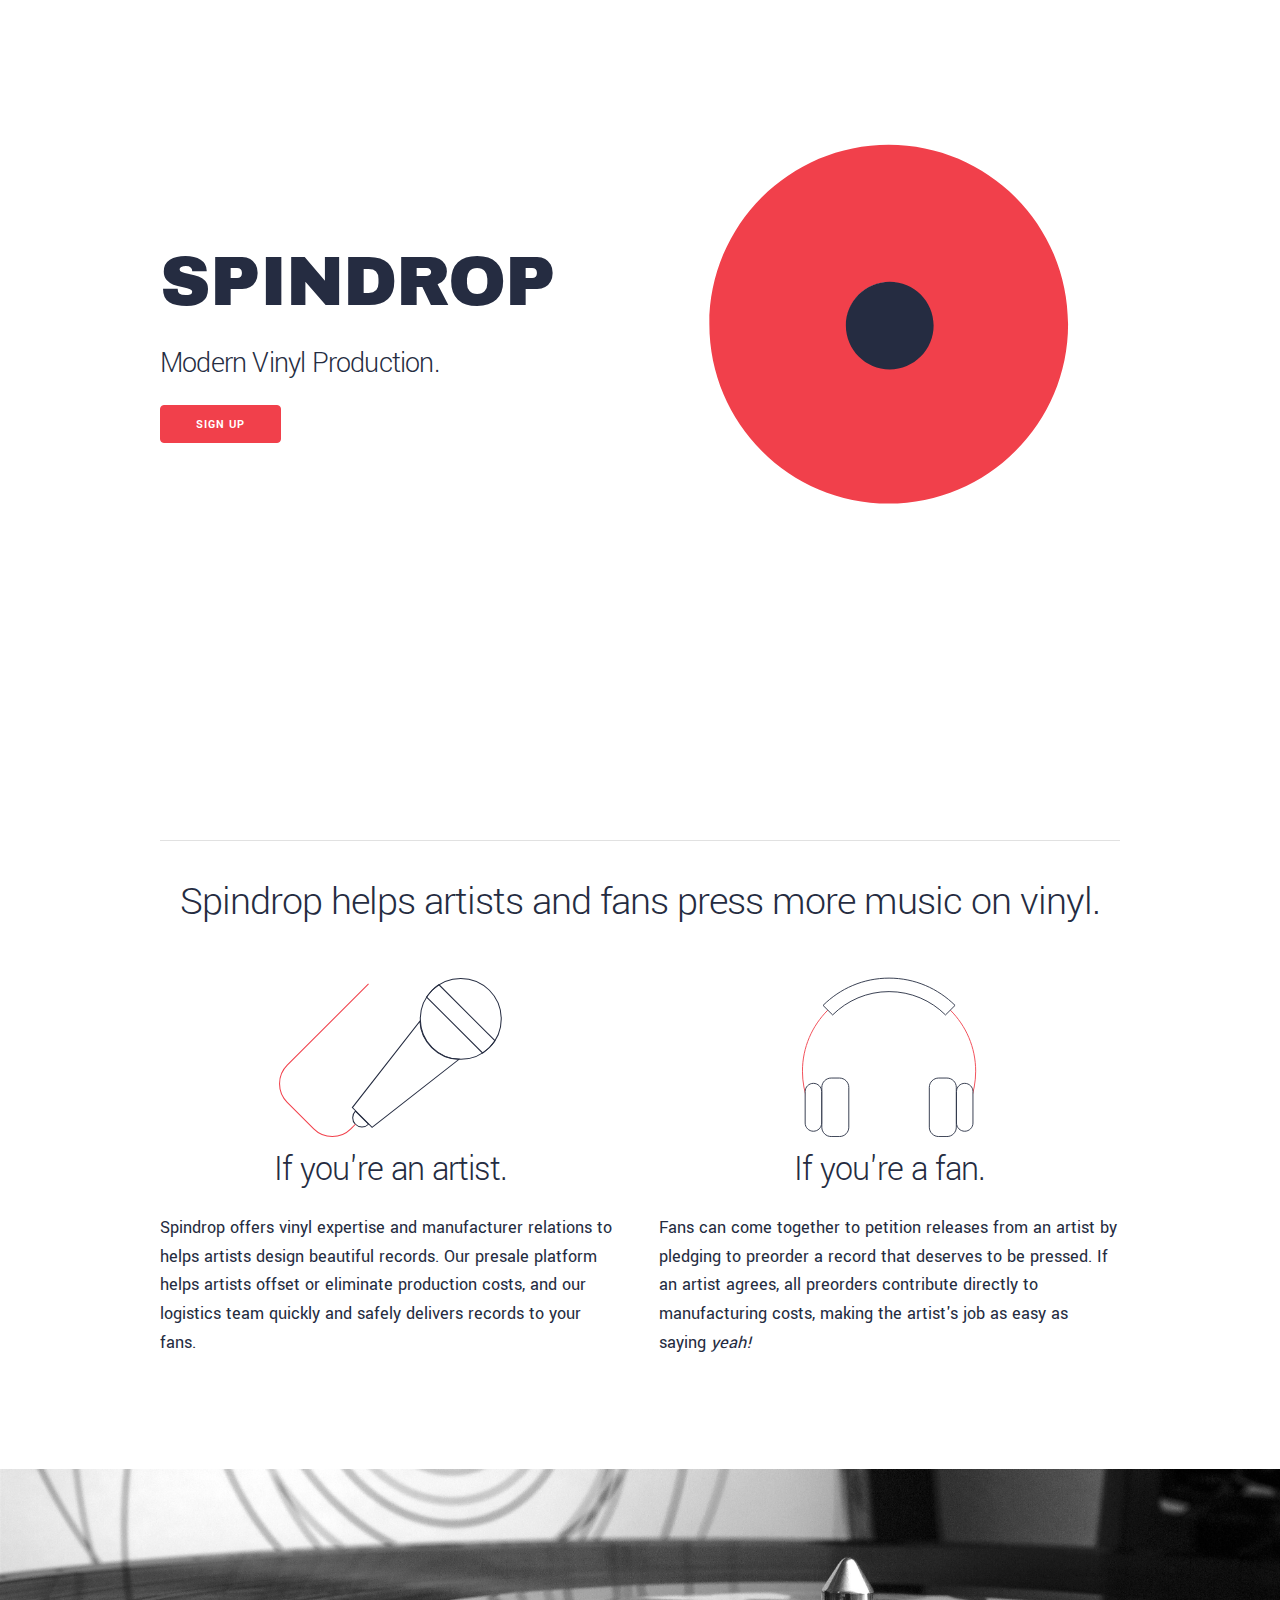
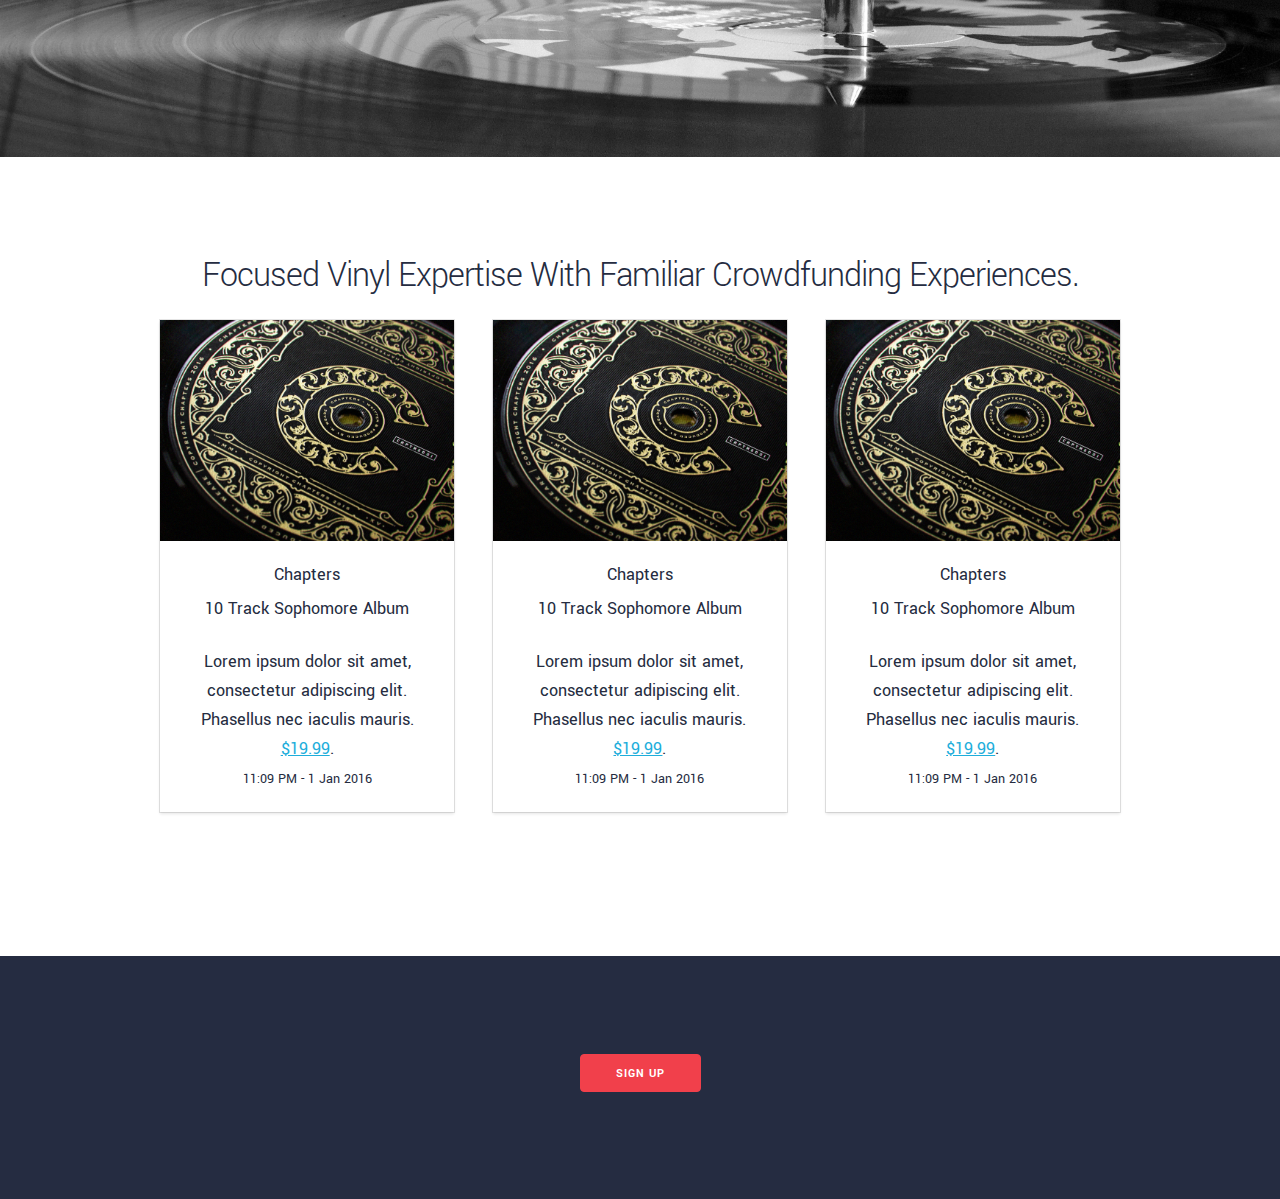
==== index.html @ 417ddcc1 "no more red circle" ====
<!DOCTYPE html>
<html lang="en">
<head>

  <!-- Basic Page Needs
  –––––––––––––––––––––––––––––––––––––––––––––––––– -->
  <meta charset="utf-8">
  <title>Spindrop | Modern Vinyl Production</title>
  <meta name="description" content="">
  <meta name="author" content="">

  <!-- Mobile Specific Metas
  –––––––––––––––––––––––––––––––––––––––––––––––––– -->
  <meta name="viewport" content="width=device-width, initial-scale=1">

  <!-- FONT
  –––––––––––––––––––––––––––––––––––––––––––––––––– -->
  <link href='https://fonts.googleapis.com/css?family=Yantramanav:100,300|Archivo+Black' rel='stylesheet' type='text/css'>

  <!-- CSS
  –––––––––––––––––––––––––––––––––––––––––––––––––– -->
  <link rel="stylesheet" href="css/normalize.css">
  <link rel="stylesheet" href="css/skeleton.css">
  <link rel="stylesheet" href="css/kylesheet.css">

  <!-- Favicon
  –––––––––––––––––––––––––––––––––––––––––––––––––– -->
  <link rel="icon" type="image/png" href="images/favicon.png">

</head>
<body>

  <!-- Primary Page Layout
  –––––––––––––––––––––––––––––––––––––––––––––––––– -->
  <div class="container" id="hero">
    <div class="row">
      <div class="one-half column" style="margin-top: 25%">
        <h1>SPINDROP</h1>
        <h4>Modern Vinyl Production.</h4>
          <a class="typeform-share link" href="https://kyle144.typeform.com/to/S12D26" data-mode="1" target="_blank"><button class="button button-primary">Sign Up</button></a>
      </div>
      <div class="one-half column" style="margin-top: 10%">
        <div style="width:100%;height:100%;display:inline-block;" id="vinyl"></div>
      </div>
    </div>
  </div>
  <div class="container">
    <hr>
    <div class="center">
      <h2>Spindrop helps artists and fans press more music on vinyl.</h2><br>
    </div>
  </div>
  <div class="container">
    <div class="one-half column">
      <div class="center">
        <img src="images/microphone.svg" alt="" class="img-responsive" style="height: 160px;"><br>
        <h3>If you're an artist.</h3>
      </div>
      <p>Spindrop offers vinyl expertise and manufacturer relations to helps artists design beautiful records. Our presale platform helps artists offset or eliminate production costs, and our logistics team quickly and safely delivers records to your fans.</p>
    </div>
    <div class="one-half column">
      <div class="center">
        <img src="images/headphones.svg" alt="" class="img-responsive" style="height: 160px;"><br>
        <h3>If you're a fan.</h3>
      </div>
      <p>Fans can come together to petition releases from an artist by pledging to preorder a record that deserves to be pressed. If an artist agrees, all preorders contribute directly to manufacturing costs, making the artist's job as easy as saying <em>yeah!</em></p>
    </div>
  </div>
  <div class="container">
    <br><br><br>
  </div>
  <div class="u-full-width" style="max-width: 1400px; margin: 0 auto;">
    <img src="images/vinyl-photo-1.jpg" alt="" class="img-responsive">
  </div>
  <div class="container center"><br><br><br>
    <h3>Focused Vinyl Expertise With Familiar Crowdfunding Experiences.</h3>
    <div class="row">
      <div class="four columns">
        <div class="card">
          <div class="card-image">
            <figure class="image is-4by3">
              <img src="images/chapters.jpg" alt="">
            </figure>
          </div>
          <div class="card-content">
            <div class="media">
              <div class="media-content">
                <p class="title is-5">Chapters</p>
                <p class="subtitle is-6">10 Track Sophomore Album</p>
              </div>
            </div>

            <div class="content">
              Lorem ipsum dolor sit amet, consectetur adipiscing elit.
              Phasellus nec iaculis mauris. <a href="#">$19.99</a>.
              <br>
              <small>11:09 PM - 1 Jan 2016</small>
            </div>
          </div>
        </div>
      </div>
      <div class="four columns">
        <div class="card">
          <div class="card-image">
            <figure class="image is-4by3">
              <img src="images/chapters.jpg" alt="">
            </figure>
          </div>
          <div class="card-content">
            <div class="media">
              <div class="media-content">
                <p class="title is-5">Chapters</p>
                <p class="subtitle is-6">10 Track Sophomore Album</p>
              </div>
            </div>

            <div class="content">
              Lorem ipsum dolor sit amet, consectetur adipiscing elit.
              Phasellus nec iaculis mauris. <a href="#">$19.99</a>.
              <br>
              <small>11:09 PM - 1 Jan 2016</small>
            </div>
          </div>
        </div>
      </div>
      <div class="four columns">
        <div class="card">
          <div class="card-image">
            <figure class="image is-4by3">
              <img src="images/chapters.jpg" alt="">
            </figure>
          </div>
          <div class="card-content">
            <div class="media">
              <div class="media-content">
                <p class="title is-5">Chapters</p>
                <p class="subtitle is-6">10 Track Sophomore Album</p>
              </div>
            </div>

            <div class="content">
              Lorem ipsum dolor sit amet, consectetur adipiscing elit.
              Phasellus nec iaculis mauris. <a href="#">$19.99</a>.
              <br>
              <small>11:09 PM - 1 Jan 2016</small>
            </div>
          </div>
        </div>
      </div>
    </div>
  </div>
  <div class="container">
    <br><br><br><br><br>
  </div>
  <div class="footer">
    <div class="container center">
      <br><br>
      <div class="row">
        <a class="typeform-share link" href="https://kyle144.typeform.com/to/S12D26" data-mode="1" target="_blank"><button class="button button-primary">Sign Up</button></a>
      </div>
      <br><br>
    </div>
  </div>

<!-- End Document
  –––––––––––––––––––––––––––––––––––––––––––––––––– -->
</body>
<script src="js/main.js"></script>
<script src="js/bodymovin.js" type="text/javascript"></script>
<script>(function(){var qs,js,q,s,d=document,gi=d.getElementById,ce=d.createElement,gt=d.getElementsByTagName,id='typef_orm',b='https://s3-eu-west-1.amazonaws.com/share.typeform.com/';if(!gi.call(d,id)){js=ce.call(d,'script');js.id=id;js.src=b+'share.js';q=gt.call(d,'script')[0];q.parentNode.insertBefore(js,q)}})()</script>
<script>

          var animData = {
              wrapper: document.getElementById('vinyl'),
              animType: 'svg',
              loop: true,
              prerender: true,
              autoplay: true,
              path: 'data.json'

          };
          var anim = bodymovin.loadAnimation(animData);
      </script>

</html>
---- css/skeleton.css ----
/*
* Skeleton V2.0.4
* Copyright 2014, Dave Gamache
* www.getskeleton.com
* Free to use under the MIT license.
* http://www.opensource.org/licenses/mit-license.php
* 12/29/2014
*/


/* Table of contents
––––––––––––––––––––––––––––––––––––––––––––––––––
- Grid
- Base Styles
- Typography
- Links
- Buttons
- Forms
- Lists
- Code
- Tables
- Spacing
- Utilities
- Clearing
- Media Queries
*/


/* Grid
–––––––––––––––––––––––––––––––––––––––––––––––––– */
.container {
  position: relative;
  width: 100%;
  max-width: 960px;
  margin: 0 auto;
  padding: 0 20px;
  box-sizing: border-box; }
.column,
.columns {
  width: 100%;
  float: left;
  box-sizing: border-box; }

/* For devices larger than 400px */
@media (min-width: 400px) {
  .container {
    width: 85%;
    padding: 0; }
}

/* For devices larger than 550px */
@media (min-width: 550px) {
  .container {
    width: 80%; }
  .column,
  .columns {
    margin-left: 4%; }
  .column:first-child,
  .columns:first-child {
    margin-left: 0; }

  .one.column,
  .one.columns                    { width: 4.66666666667%; }
  .two.columns                    { width: 13.3333333333%; }
  .three.columns                  { width: 22%;            }
  .four.columns                   { width: 30.6666666667%; }
  .five.columns                   { width: 39.3333333333%; }
  .six.columns                    { width: 48%;            }
  .seven.columns                  { width: 56.6666666667%; }
  .eight.columns                  { width: 65.3333333333%; }
  .nine.columns                   { width: 74.0%;          }
  .ten.columns                    { width: 82.6666666667%; }
  .eleven.columns                 { width: 91.3333333333%; }
  .twelve.columns                 { width: 100%; margin-left: 0; }

  .one-third.column               { width: 30.6666666667%; }
  .two-thirds.column              { width: 65.3333333333%; }

  .one-half.column                { width: 48%; }

  /* Offsets */
  .offset-by-one.column,
  .offset-by-one.columns          { margin-left: 8.66666666667%; }
  .offset-by-two.column,
  .offset-by-two.columns          { margin-left: 17.3333333333%; }
  .offset-by-three.column,
  .offset-by-three.columns        { margin-left: 26%;            }
  .offset-by-four.column,
  .offset-by-four.columns         { margin-left: 34.6666666667%; }
  .offset-by-five.column,
  .offset-by-five.columns         { margin-left: 43.3333333333%; }
  .offset-by-six.column,
  .offset-by-six.columns          { margin-left: 52%;            }
  .offset-by-seven.column,
  .offset-by-seven.columns        { margin-left: 60.6666666667%; }
  .offset-by-eight.column,
  .offset-by-eight.columns        { margin-left: 69.3333333333%; }
  .offset-by-nine.column,
  .offset-by-nine.columns         { margin-left: 78.0%;          }
  .offset-by-ten.column,
  .offset-by-ten.columns          { margin-left: 86.6666666667%; }
  .offset-by-eleven.column,
  .offset-by-eleven.columns       { margin-left: 95.3333333333%; }

  .offset-by-one-third.column,
  .offset-by-one-third.columns    { margin-left: 34.6666666667%; }
  .offset-by-two-thirds.column,
  .offset-by-two-thirds.columns   { margin-left: 69.3333333333%; }

  .offset-by-one-half.column,
  .offset-by-one-half.columns     { margin-left: 52%; }

}


/* Base Styles
–––––––––––––––––––––––––––––––––––––––––––––––––– */
/* NOTE
html is set to 62.5% so that all the REM measurements throughout Skeleton
are based on 10px sizing. So basically 1.5rem = 15px :) */
html {
  font-size: 62.5%; }
body {
  font-size: 1.8em; /* currently ems cause chrome bug misinterpreting rems on body element */
  line-height: 1.6;
  font-weight: 400;
  font-family: "Yantramanav", "HelveticaNeue", "Helvetica Neue", Helvetica, Arial, sans-serif;
  color: #252c41; }


/* Typography
–––––––––––––––––––––––––––––––––––––––––––––––––– */
h1, h2, h3, h4, h5, h6 {
  margin-top: 0;
  margin-bottom: 2rem;
  font-weight: 300; }
h1 { font-family: "Archivo Black"; font-size: 5.0rem; line-height: 1.2;  letter-spacing: -.1rem;}
h2 { font-size: 3.3rem; line-height: 1.25; letter-spacing: -.1rem; }
h3 { font-size: 3.0rem; line-height: 1.3;  letter-spacing: -.1rem; }
h4 { font-size: 2.4rem; line-height: 1.35; letter-spacing: -.08rem; }
h5 { font-size: 1.8rem; line-height: 1.5;  letter-spacing: -.05rem; }
h6 { font-size: 1.5rem; line-height: 1.6;  letter-spacing: 0; }

/* Larger than phablet */
@media (min-width: 750px) {
  h1 { font-size: 7.0rem; }
  h2 { font-size: 4.2rem; }
  h3 { font-size: 3.6rem; }
  h4 { font-size: 3.0rem; }
  h5 { font-size: 2.4rem; }
  h6 { font-size: 1.5rem; }
}

p {
  margin-top: 0; }


/* Links
–––––––––––––––––––––––––––––––––––––––––––––––––– */
a {
  color: #1EAEDB; }
a:hover {
  color: #0FA0CE; }


/* Buttons
–––––––––––––––––––––––––––––––––––––––––––––––––– */
.button,
button,
input[type="submit"],
input[type="reset"],
input[type="button"] {
  display: inline-block;
  height: 38px;
  padding: 0 35px;
  color: #252c41;
  text-align: center;
  font-size: 12px;
  font-weight: 600;
  line-height: 38px;
  letter-spacing: .1rem;
  text-transform: uppercase;
  text-decoration: none;
  white-space: nowrap;
  background-color: transparent;
  border-radius: 4px;
  border: 1px solid #252c41;
  cursor: pointer;
  box-sizing: border-box; }
.button:hover,
button:hover,
input[type="submit"]:hover,
input[type="reset"]:hover,
input[type="button"]:hover,
.button:focus,
button:focus,
input[type="submit"]:focus,
input[type="reset"]:focus,
input[type="button"]:focus {
  color: #333;
  border-color: #888;
  outline: 0; }
.button.button-primary,
button.button-primary,
input[type="submit"].button-primary,
input[type="reset"].button-primary,
input[type="button"].button-primary {
  color: #FFF;
  background-color: #f1404b;
  border-color: #f1404b; }
.button.button-primary:hover,
button.button-primary:hover,
input[type="submit"].button-primary:hover,
input[type="reset"].button-primary:hover,
input[type="button"].button-primary:hover,
.button.button-primary:focus,
button.button-primary:focus,
input[type="submit"].button-primary:focus,
input[type="reset"].button-primary:focus,
input[type="button"].button-primary:focus {
  color: #FFF;
  background-color: #f1404b;
  border-color: #f1404b; }


/* Forms
–––––––––––––––––––––––––––––––––––––––––––––––––– */
input[type="email"],
input[type="number"],
input[type="search"],
input[type="text"],
input[type="tel"],
input[type="url"],
input[type="password"],
textarea,
select {
  height: 38px;
  padding: 6px 10px; /* The 6px vertically centers text on FF, ignored by Webkit */
  background-color: #fff;
  border: 1px solid #D1D1D1;
  border-radius: 4px;
  box-shadow: none;
  box-sizing: border-box; }
/* Removes awkward default styles on some inputs for iOS */
input[type="email"],
input[type="number"],
input[type="search"],
input[type="text"],
input[type="tel"],
input[type="url"],
input[type="password"],
textarea {
  -webkit-appearance: none;
     -moz-appearance: none;
          appearance: none; }
textarea {
  min-height: 65px;
  padding-top: 6px;
  padding-bottom: 6px; }
input[type="email"]:focus,
input[type="number"]:focus,
input[type="search"]:focus,
input[type="text"]:focus,
input[type="tel"]:focus,
input[type="url"]:focus,
input[type="password"]:focus,
textarea:focus,
select:focus {
  border: 1px solid #33C3F0;
  outline: 0; }
label,
legend {
  display: block;
  margin-bottom: .5rem;
  font-weight: 600; }
fieldset {
  padding: 0;
  border-width: 0; }
input[type="checkbox"],
input[type="radio"] {
  display: inline; }
label > .label-body {
  display: inline-block;
  margin-left: .5rem;
  font-weight: normal; }


/* Lists
–––––––––––––––––––––––––––––––––––––––––––––––––– */
ul {
  list-style: circle inside; }
ol {
  list-style: decimal inside; }
ol, ul {
  padding-left: 0;
  margin-top: 0; }
ul ul,
ul ol,
ol ol,
ol ul {
  margin: 1.5rem 0 1.5rem 3rem;
  font-size: 90%; }
li {
  margin-bottom: 1rem; }


/* Code
–––––––––––––––––––––––––––––––––––––––––––––––––– */
code {
  padding: .2rem .5rem;
  margin: 0 .2rem;
  font-size: 90%;
  white-space: nowrap;
  background: #F1F1F1;
  border: 1px solid #E1E1E1;
  border-radius: 4px; }
pre > code {
  display: block;
  padding: 1rem 1.5rem;
  white-space: pre; }


/* Tables
–––––––––––––––––––––––––––––––––––––––––––––––––– */
th,
td {
  padding: 12px 15px;
  text-align: left;
  border-bottom: 1px solid #E1E1E1; }
th:first-child,
td:first-child {
  padding-left: 0; }
th:last-child,
td:last-child {
  padding-right: 0; }


/* Spacing
–––––––––––––––––––––––––––––––––––––––––––––––––– */
button,
.button {
  margin-bottom: 1rem; }
input,
textarea,
select,
fieldset {
  margin-bottom: 1.5rem; }
pre,
blockquote,
dl,
figure,
table,
p,
ul,
ol,
form {
  margin-bottom: 2.5rem; }


/* Utilities
–––––––––––––––––––––––––––––––––––––––––––––––––– */
.u-full-width {
  width: 100%;
  box-sizing: border-box; }
.u-max-full-width {
  max-width: 100%;
  box-sizing: border-box; }
.u-pull-right {
  float: right; }
.u-pull-left {
  float: left; }


/* Misc
–––––––––––––––––––––––––––––––––––––––––––––––––– */
hr {
  margin-top: 3rem;
  margin-bottom: 3.5rem;
  border-width: 0;
  border-top: 1px solid #E1E1E1; }


/* Clearing
–––––––––––––––––––––––––––––––––––––––––––––––––– */

/* Self Clearing Goodness */
.container:after,
.row:after,
.u-cf {
  content: "";
  display: table;
  clear: both; }


/* Media Queries
–––––––––––––––––––––––––––––––––––––––––––––––––– */
/*
Note: The best way to structure the use of media queries is to create the queries
near the relevant code. For example, if you wanted to change the styles for buttons
on small devices, paste the mobile query code up in the buttons section and style it
there.
*/


/* Larger than mobile */
@media (min-width: 400px) {}

/* Larger than phablet (also point when grid becomes active) */
@media (min-width: 550px) {}

/* Larger than tablet */
@media (min-width: 750px) {}

/* Larger than desktop */
@media (min-width: 1000px) {}

/* Larger than Desktop HD */
@media (min-width: 1200px) {}
---- css/kylesheet.css ----
html, body {
	height: 100%;
}
#hero {
	height: 90%;
}
h1 {
	text-transform: uppercase;
	z-index: 10;
}
.center {
	text-align: center;
}
.img-responsive {
	max-width: 100%;
}
#vinyl {
	z-index: -10;
}
.red {
	color: #f1404b;
}
.footer {
	background-color: #252c41;
	padding-top: 40px;
	padding-bottom: 40px;
}

/* Card */
.card-image {
  display: block;
  position: relative; }
  .card-image img {
    display: block; }
  .card-image.is-square img, .card-image.is-4x3 img, .card-image.is-3x2 img {
    bottom: 0;
    left: 0;
    position: absolute;
    right: 0;
    top: 0;
    height: 100%;
    width: 100%; }
  .card-image.is-square {
    padding-top: 100%; }
  .card-image.is-4x3 {
    padding-top: 75%; }
  .card-image.is-3x2 {
    padding-top: 66.6666%; }

.card-content {
  padding: 20px; }
  .card-content .title + .subtitle {
    margin-top: -20px; }

.card-footer {
  background: #fff;
  display: block;
  padding: 10px; }

.card {
  background: white;
  box-shadow: 0 2px 3px rgba(0, 0, 0, 0.1), 0 0 0 1px rgba(0, 0, 0, 0.1);
  max-width: 100%;
  position: relative;
  width: 300px; }
  .card .media:not(:last-child) {
    margin-bottom: 10px; }
  .card.is-rounded {
    border-radius: 5px; }
.card figure {
	margin: 0;
}
.image {
  display: block;
  position: relative; }
  .image img {
    display: block; }
  .image.is-square img, .image.is-1by1 img, .image.is-4by3 img, .image.is-3by2 img, .image.is-16by9 img, .image.is-2by1 img {
    bottom: 0;
    left: 0;
    position: absolute;
    right: 0;
    top: 0;
    height: 100%;
    width: 100%; }
  .image.is-square, .image.is-1by1 {
    padding-top: 100%; }
  .image.is-4by3 {
    padding-top: 75%; }
  .image.is-3by2 {
    padding-top: 66.6666%; }
  .image.is-16by9 {
    padding-top: 56.25%; }
  .image.is-2by1 {
    padding-top: 50%; }
  .image.is-16x16 {
    height: 16px;
    width: 16px; }
  .image.is-24x24 {
    height: 24px;
    width: 24px; }
  .image.is-32x32 {
    height: 32px;
    width: 32px; }
  .image.is-48x48 {
    height: 48px;
    width: 48px; }
  .image.is-64x64 {
    height: 64px;
    width: 64px; }
  .image.is-96x96 {
    height: 96px;
    width: 96px; }
  .image.is-128x128 {
    height: 128px;
    width: 128px; }
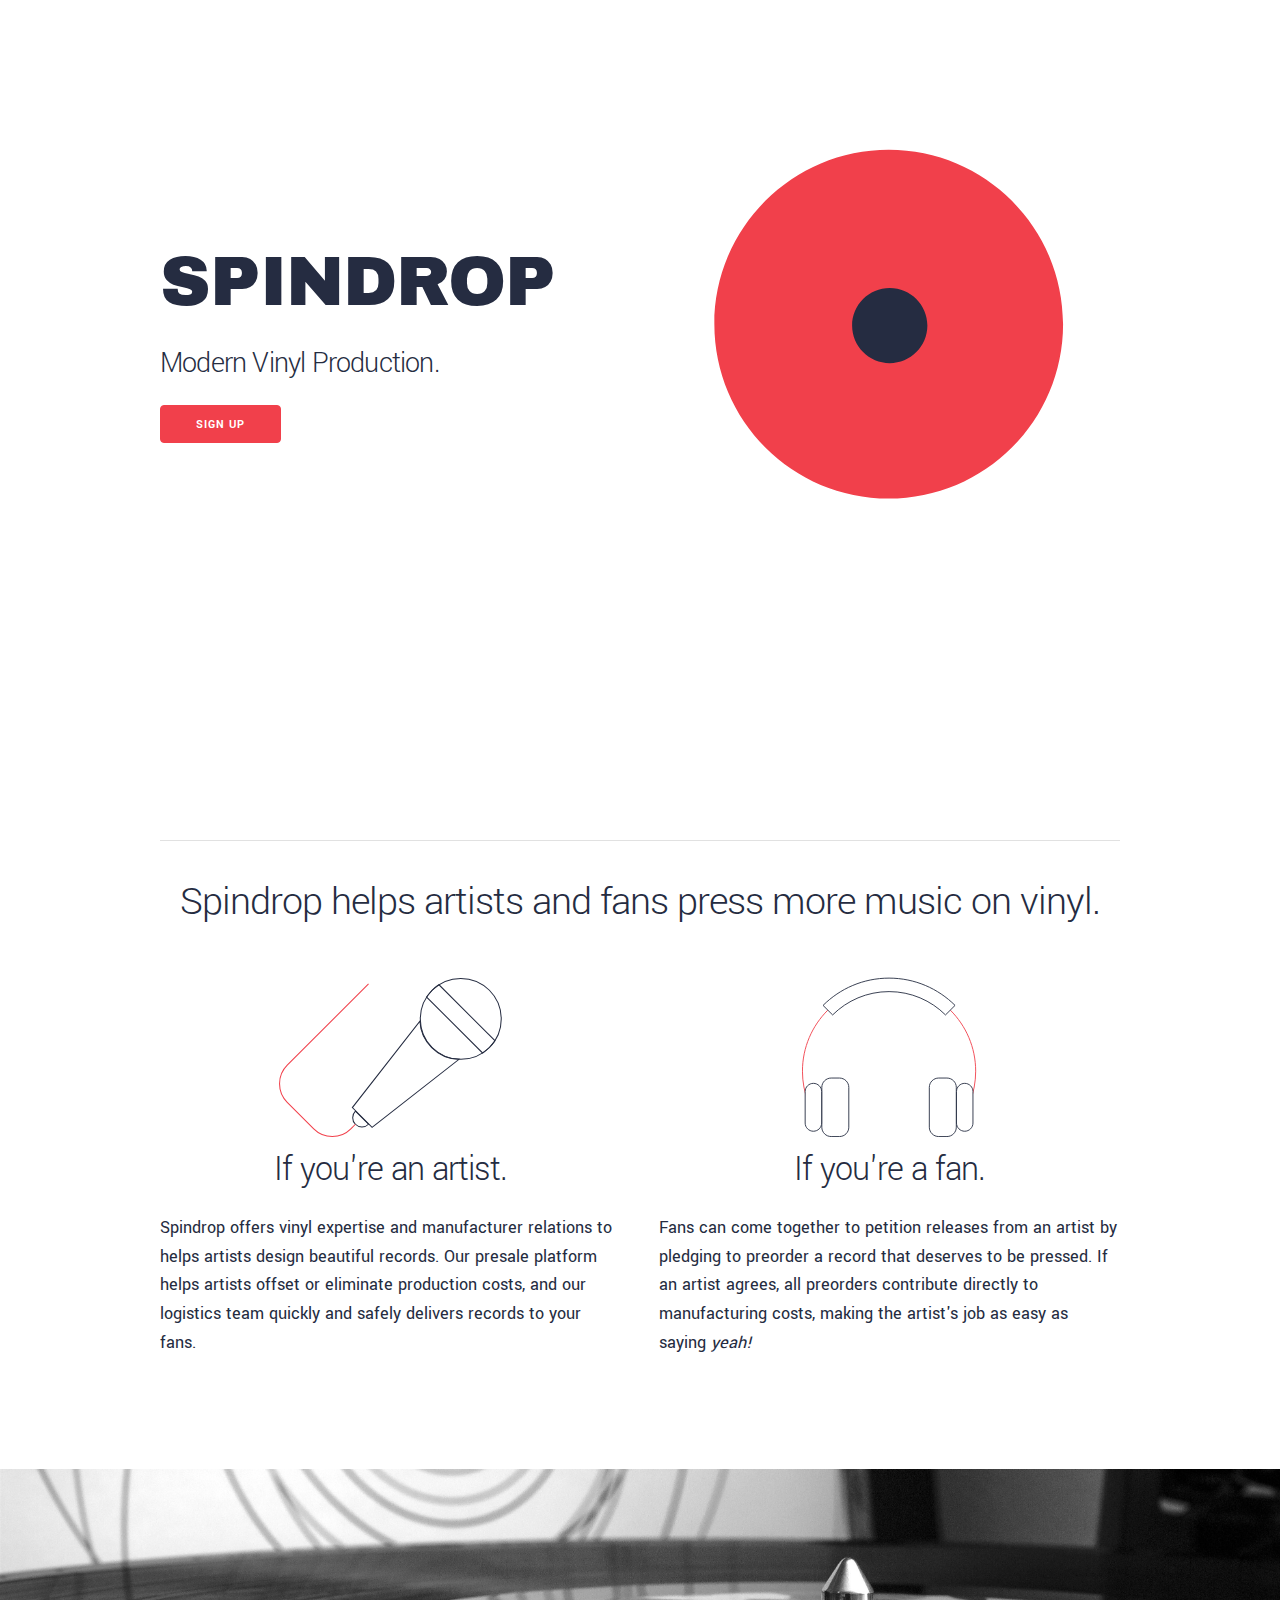
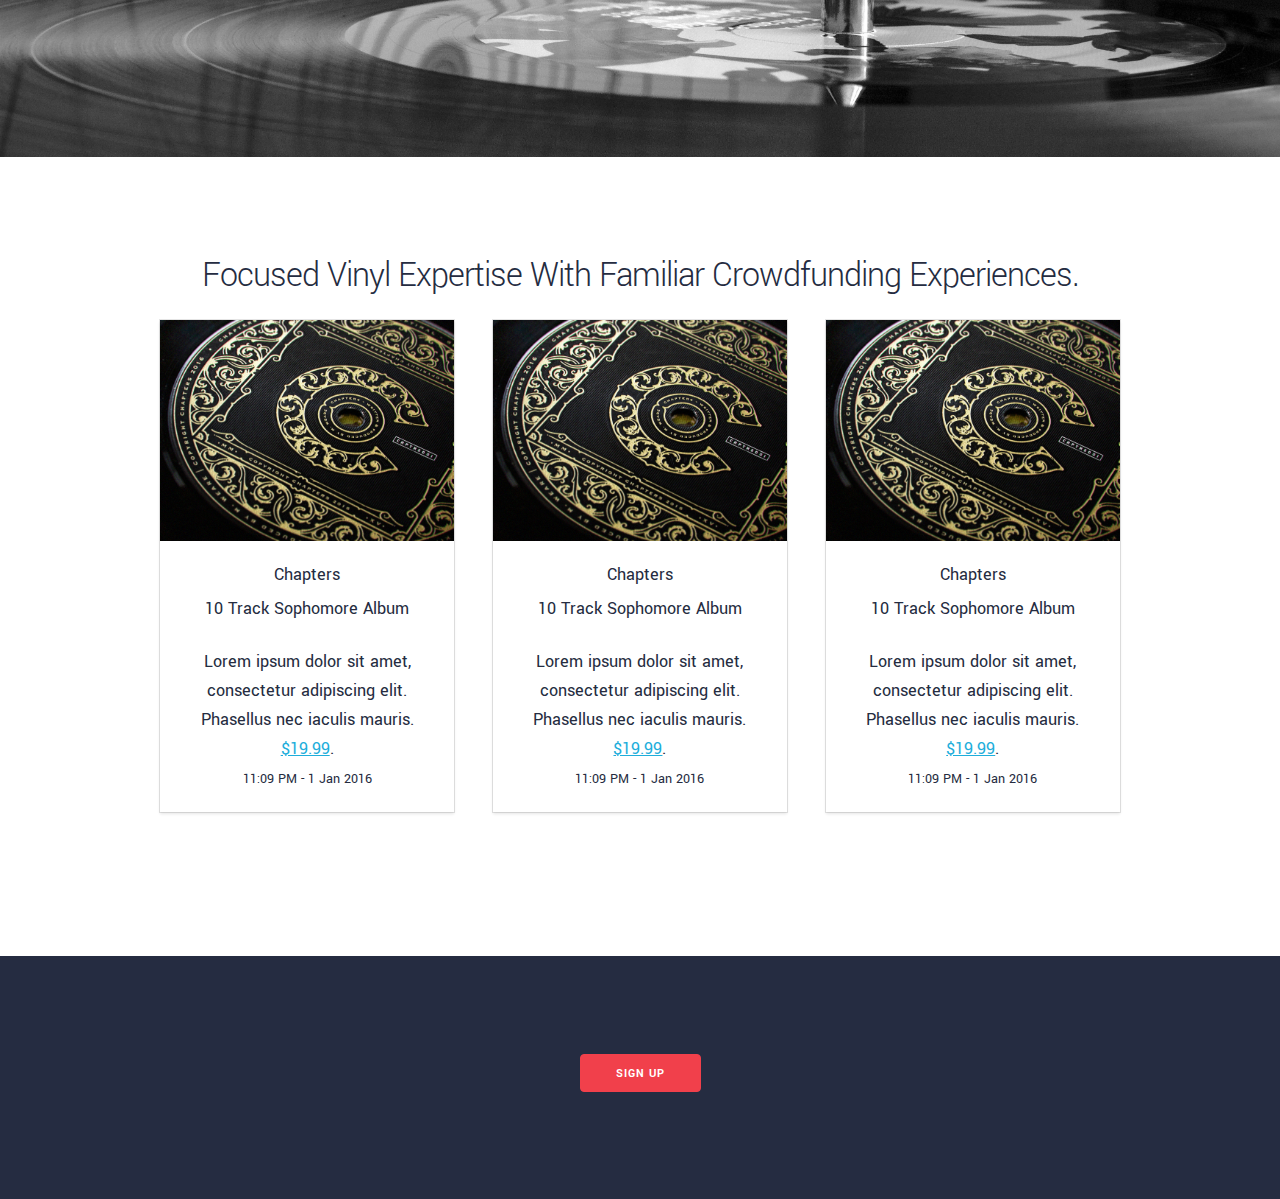
==== commit e13e5765: "no more red circle" ====
--- a/index.html
+++ b/index.html
@@ -25,7 +25,23 @@
 
   <!-- Favicon
   –––––––––––––––––––––––––––––––––––––––––––––––––– -->
-  <link rel="icon" type="image/png" href="images/favicon.png">
+  <link rel="apple-touch-icon" sizes="57x57" href="/apple-icon-57x57.png">
+  <link rel="apple-touch-icon" sizes="60x60" href="/apple-icon-60x60.png">
+  <link rel="apple-touch-icon" sizes="72x72" href="/apple-icon-72x72.png">
+  <link rel="apple-touch-icon" sizes="76x76" href="/apple-icon-76x76.png">
+  <link rel="apple-touch-icon" sizes="114x114" href="/apple-icon-114x114.png">
+  <link rel="apple-touch-icon" sizes="120x120" href="/apple-icon-120x120.png">
+  <link rel="apple-touch-icon" sizes="144x144" href="/apple-icon-144x144.png">
+  <link rel="apple-touch-icon" sizes="152x152" href="/apple-icon-152x152.png">
+  <link rel="apple-touch-icon" sizes="180x180" href="/apple-icon-180x180.png">
+  <link rel="icon" type="image/png" sizes="192x192"  href="/android-icon-192x192.png">
+  <link rel="icon" type="image/png" sizes="32x32" href="/favicon-32x32.png">
+  <link rel="icon" type="image/png" sizes="96x96" href="/favicon-96x96.png">
+  <link rel="icon" type="image/png" sizes="16x16" href="/favicon-16x16.png">
+  <link rel="manifest" href="/manifest.json">
+  <meta name="msapplication-TileColor" content="#ffffff">
+  <meta name="msapplication-TileImage" content="/ms-icon-144x144.png">
+  <meta name="theme-color" content="#ffffff">
 
 </head>
 <body>
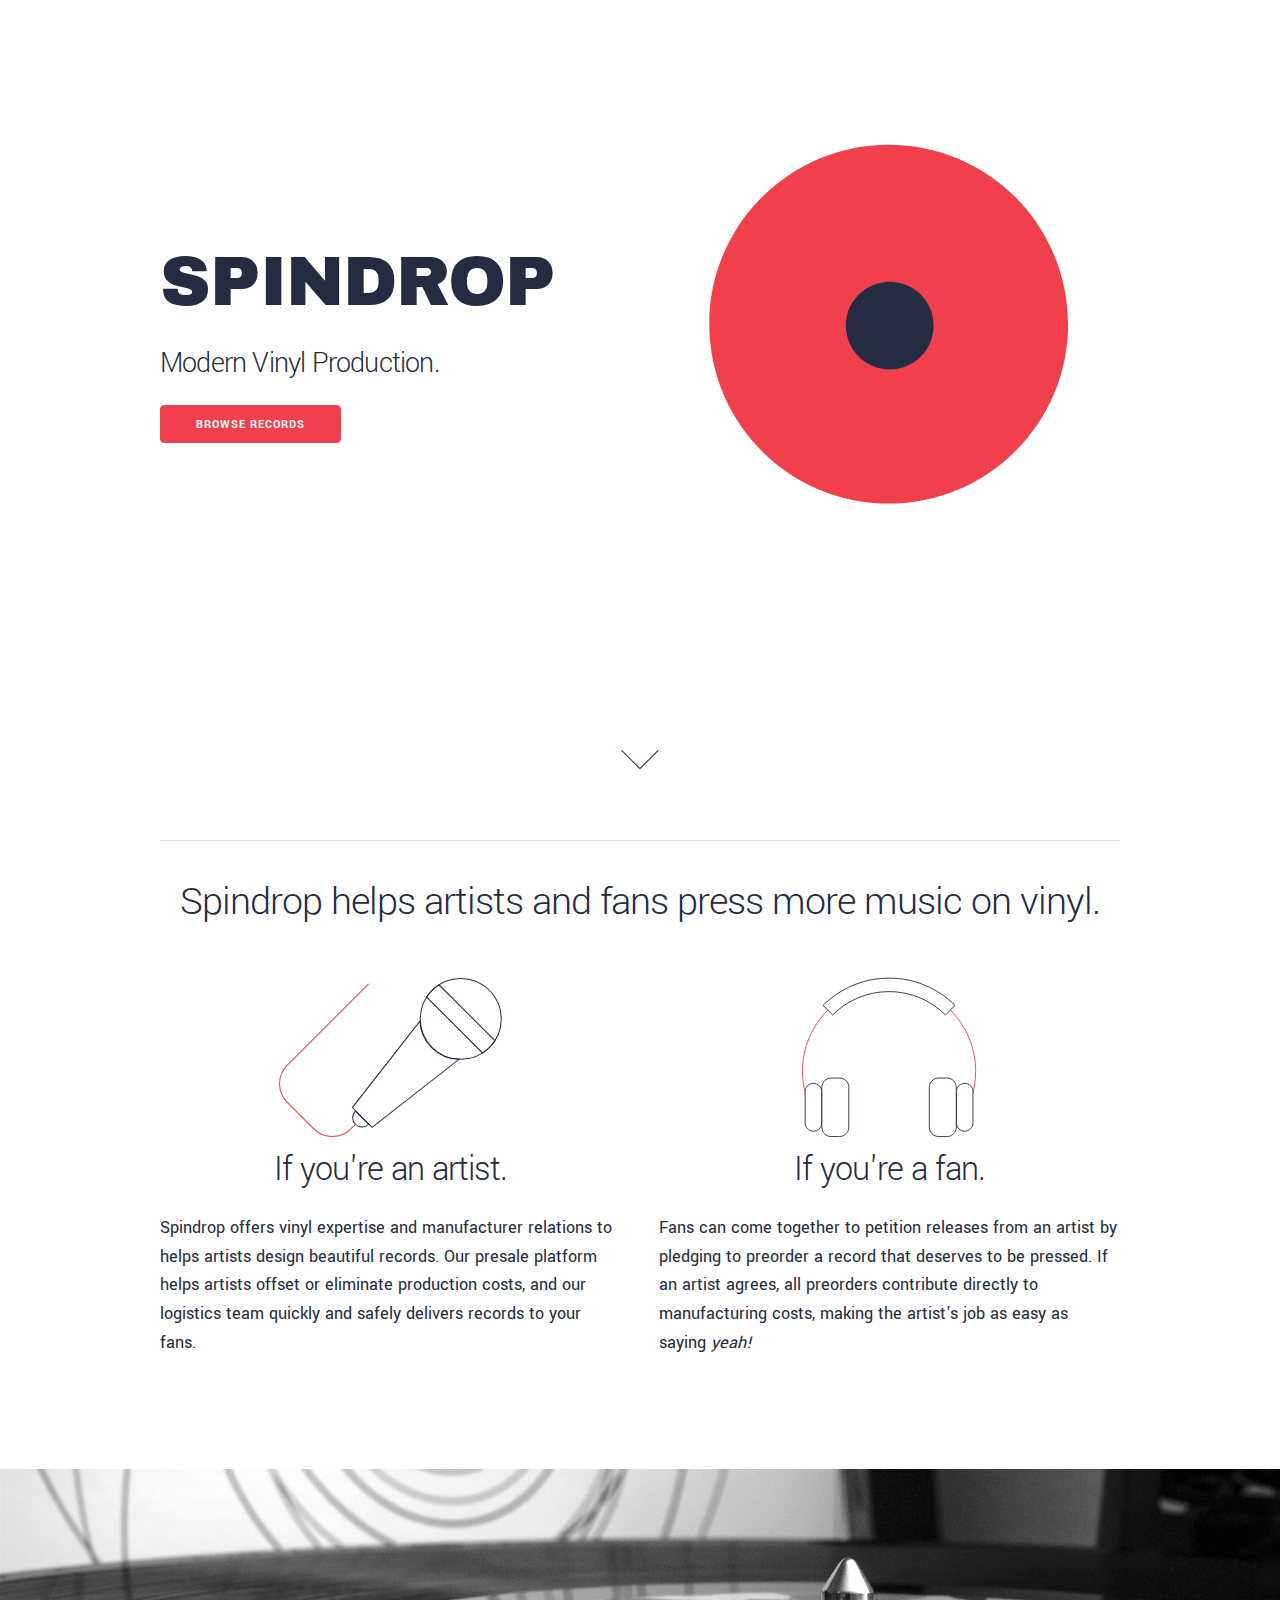
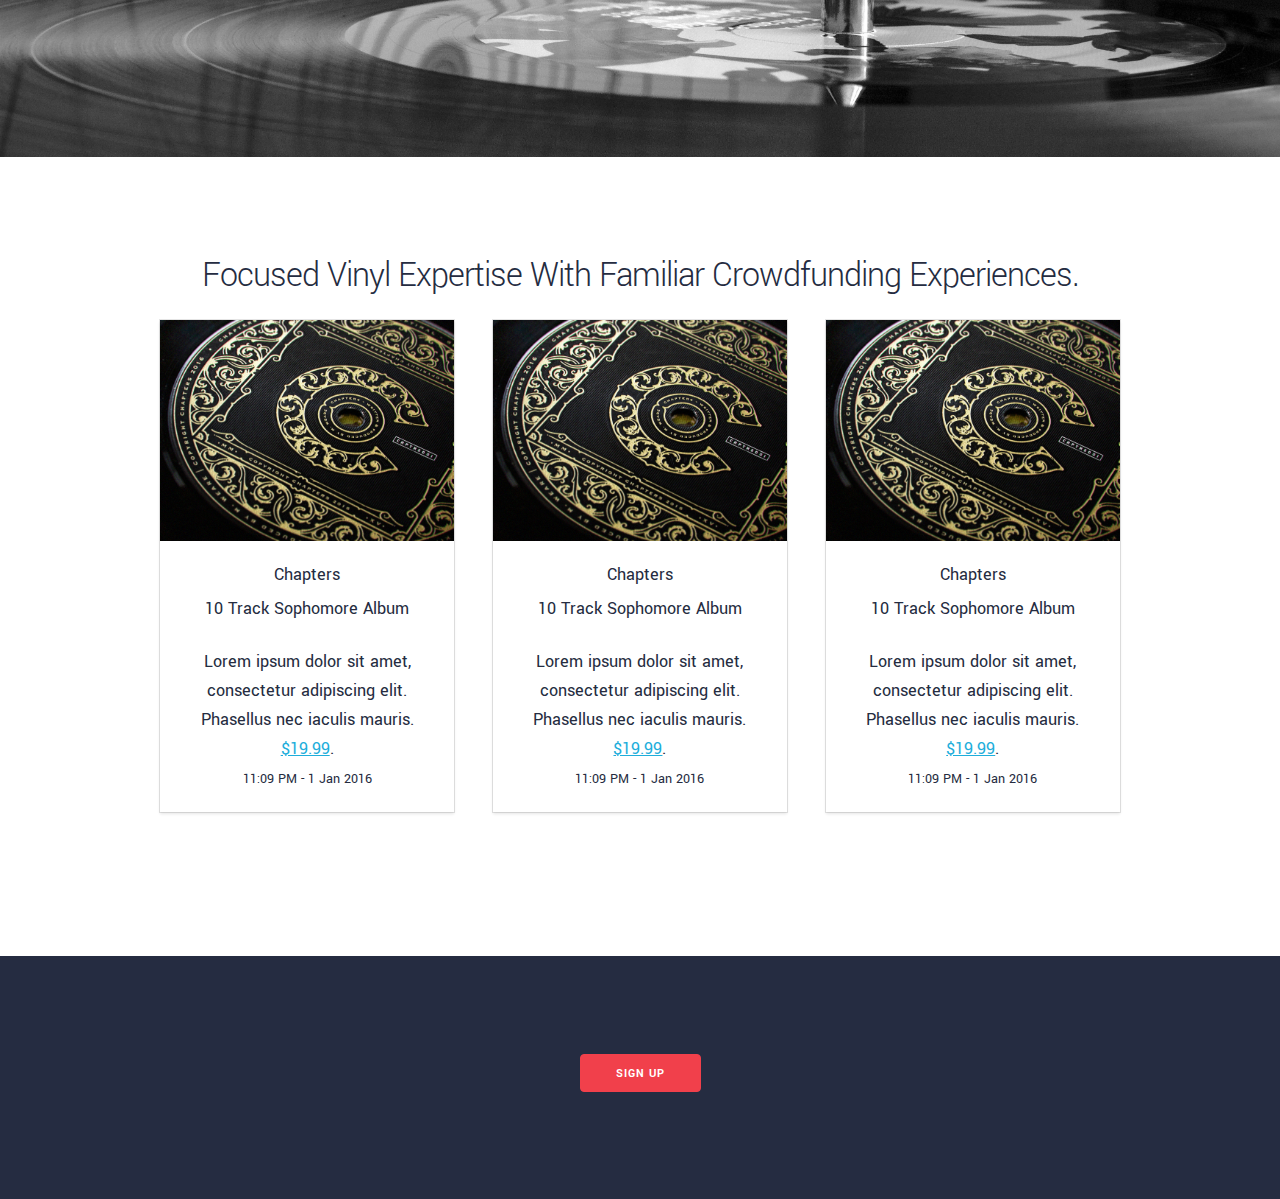
==== commit b57acd22: "down arrow" ====
--- a/index.html
+++ b/index.html
@@ -53,12 +53,13 @@
       <div class="one-half column" style="margin-top: 25%">
         <h1>SPINDROP</h1>
         <h4>Modern Vinyl Production.</h4>
-          <a class="typeform-share link" href="https://kyle144.typeform.com/to/S12D26" data-mode="1" target="_blank"><button class="button button-primary">Sign Up</button></a>
+          <a class="typeform-share link" href="https://kyle144.typeform.com/to/S12D26" data-mode="1" target="_blank"><button class="button button-primary">Browse Records</button></a>
       </div>
       <div class="one-half column" style="margin-top: 10%">
         <div style="width:100%;height:100%;display:inline-block;" id="vinyl"></div>
       </div>
     </div>
+      <a class="ca3-scroll-down-link ca3-scroll-down-arrow" data-ca3_iconfont="ETmodules" data-ca3_icon=""></a>
   </div>
   <div class="container">
     <hr>
--- a/css/kylesheet.css
+++ b/css/kylesheet.css
@@ -113,4 +113,49 @@
     width: 96px; }
   .image.is-128x128 {
     height: 128px;
-    width: 128px; }+    width: 128px; }
+
+.ca3-scroll-down-arrow {
+  background-image: url(../images/down-arrow.svg);
+  background-size: contain;
+  background-repeat: no-repeat;
+}
+
+.ca3-scroll-down-link {
+  cursor:pointer;
+  height: 60px;
+  width: 40px;
+  margin: 0px 0 0 -20px;
+  line-height: 60px;
+  position: absolute;
+  left: 50%;
+  bottom: 0px;
+  color: #FFF;
+  text-align: center;
+  font-size: 70px;
+  z-index: 100;
+  text-decoration: none;
+  text-shadow: 0px 0px 1px rgba(0, 0, 0, 0.4);
+
+  -webkit-animation: ca3_fade_move_down 2s ease-in-out infinite;
+  -moz-animation:    ca3_fade_move_down 2s ease-in-out infinite;
+  animation:         ca3_fade_move_down 2s ease-in-out infinite;
+}
+
+
+/*animated scroll arrow animation*/
+@-webkit-keyframes ca3_fade_move_down {
+  0%   { -webkit-transform:translate(0,-20px); opacity: 0;  }
+  50%  { opacity: 1;  }
+  100% { -webkit-transform:translate(0,20px); opacity: 0; }
+}
+@-moz-keyframes ca3_fade_move_down {
+  0%   { -moz-transform:translate(0,-20px); opacity: 0;  }
+  50%  { opacity: 1;  }
+  100% { -moz-transform:translate(0,20px); opacity: 0; }
+}
+@keyframes ca3_fade_move_down {
+  0%   { transform:translate(0,-20px); opacity: 0;  }
+  50%  { opacity: 1;  }
+  100% { transform:translate(0,20px); opacity: 0; }
+}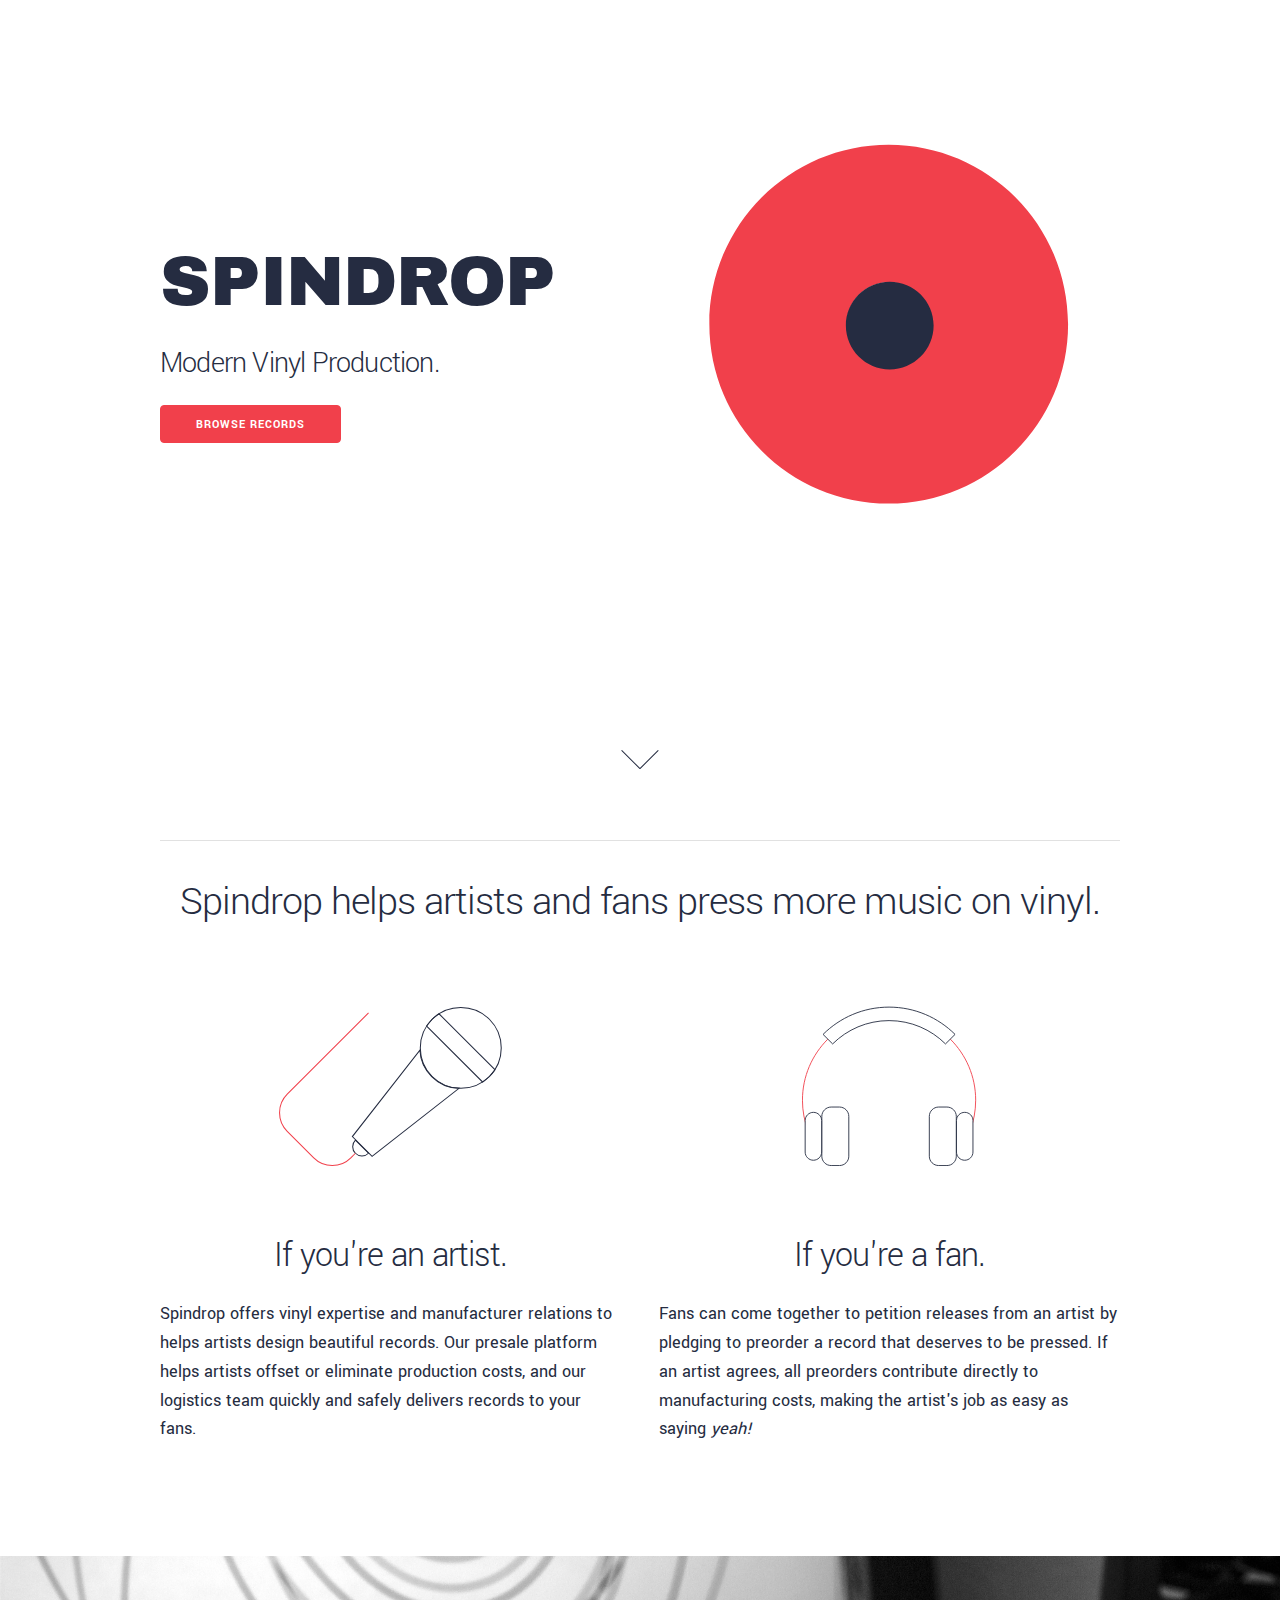
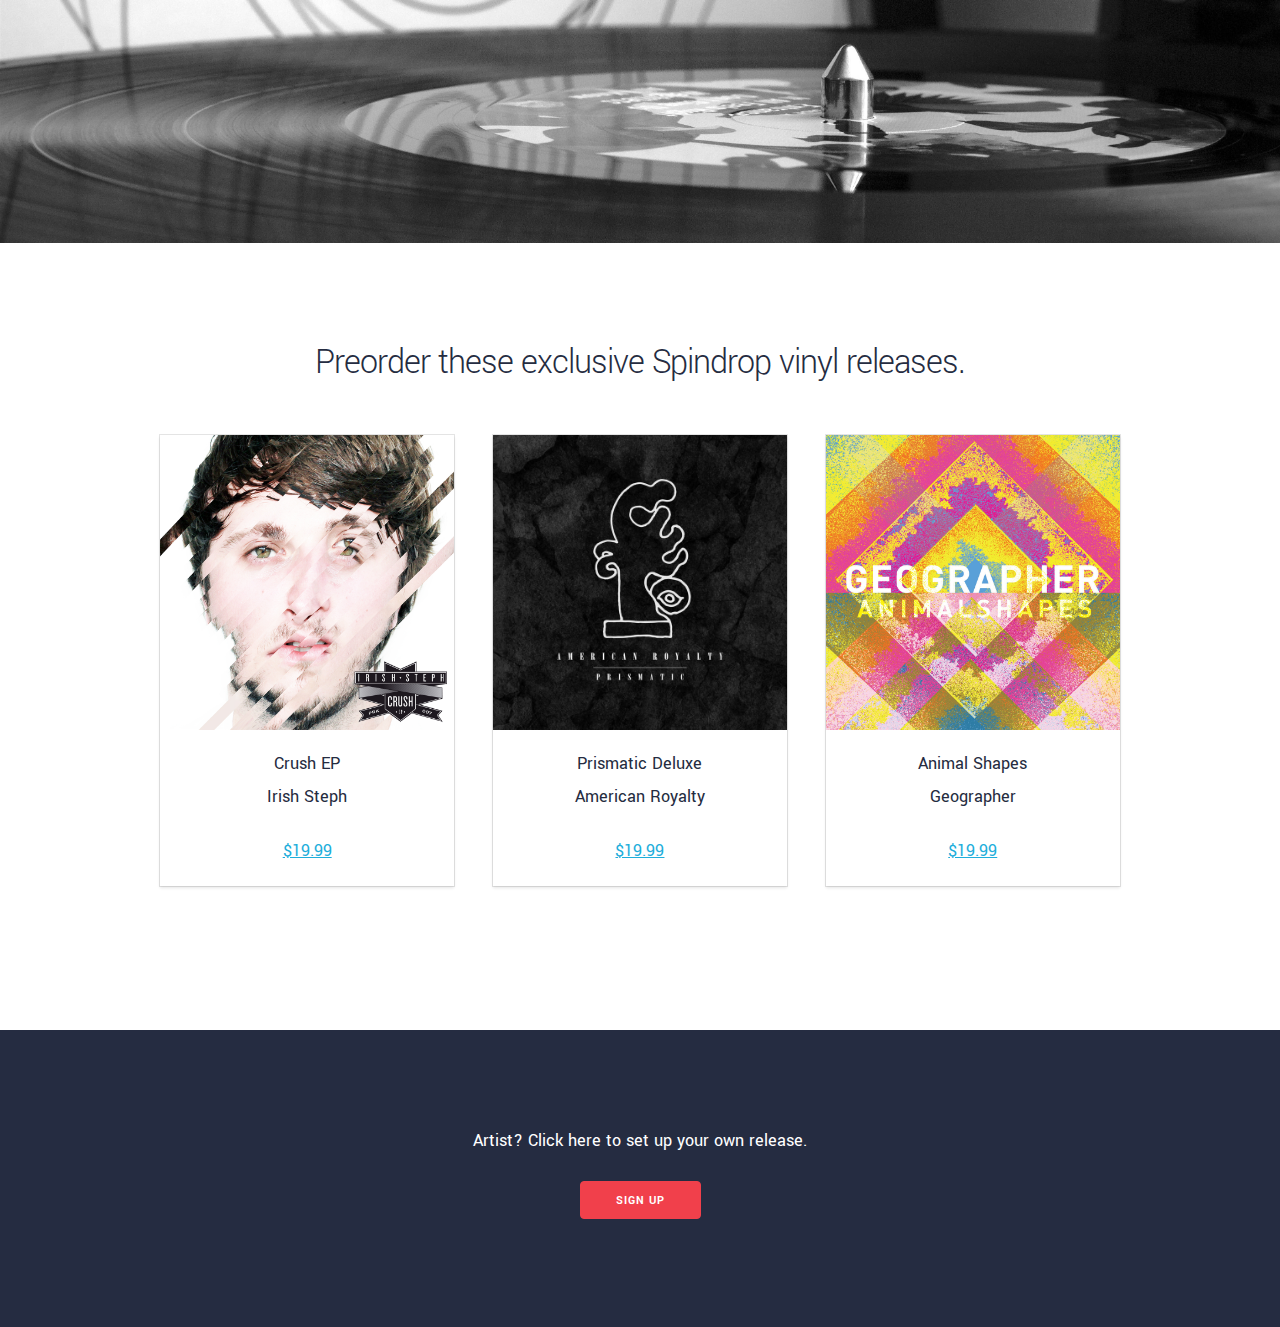
==== commit f2b1fed4: "just me" ====
--- a/index.html
+++ b/index.html
@@ -64,20 +64,20 @@
   <div class="container">
     <hr>
     <div class="center">
-      <h2>Spindrop helps artists and fans press more music on vinyl.</h2><br>
+      <h2>Spindrop helps artists and fans press more music on vinyl.</h2><br><br>
     </div>
   </div>
   <div class="container">
     <div class="one-half column">
       <div class="center">
-        <img src="images/microphone.svg" alt="" class="img-responsive" style="height: 160px;"><br>
+        <img src="images/microphone.svg" alt="" class="img-responsive" style="height: 160px;"><br><br><br>
         <h3>If you're an artist.</h3>
       </div>
       <p>Spindrop offers vinyl expertise and manufacturer relations to helps artists design beautiful records. Our presale platform helps artists offset or eliminate production costs, and our logistics team quickly and safely delivers records to your fans.</p>
     </div>
     <div class="one-half column">
       <div class="center">
-        <img src="images/headphones.svg" alt="" class="img-responsive" style="height: 160px;"><br>
+        <img src="images/headphones.svg" alt="" class="img-responsive" style="height: 160px;"><br><br><br>
         <h3>If you're a fan.</h3>
       </div>
       <p>Fans can come together to petition releases from an artist by pledging to preorder a record that deserves to be pressed. If an artist agrees, all preorders contribute directly to manufacturing costs, making the artist's job as easy as saying <em>yeah!</em></p>
@@ -90,28 +90,26 @@
     <img src="images/vinyl-photo-1.jpg" alt="" class="img-responsive">
   </div>
   <div class="container center"><br><br><br>
-    <h3>Focused Vinyl Expertise With Familiar Crowdfunding Experiences.</h3>
+    <h3>Preorder these exclusive Spindrop vinyl releases.</h3><br>
     <div class="row">
       <div class="four columns">
         <div class="card">
           <div class="card-image">
-            <figure class="image is-4by3">
-              <img src="images/chapters.jpg" alt="">
+            <figure class="image is-square">
+              <img src="images/is.jpg" alt="">
             </figure>
           </div>
           <div class="card-content">
             <div class="media">
               <div class="media-content">
-                <p class="title is-5">Chapters</p>
-                <p class="subtitle is-6">10 Track Sophomore Album</p>
+                <p class="title is-5">Crush EP</p>
+                <p class="subtitle is-6">Irish Steph</p>
               </div>
             </div>
 
             <div class="content">
-              Lorem ipsum dolor sit amet, consectetur adipiscing elit.
-              Phasellus nec iaculis mauris. <a href="#">$19.99</a>.
+<a href="#">$19.99</a>
               <br>
-              <small>11:09 PM - 1 Jan 2016</small>
             </div>
           </div>
         </div>
@@ -119,23 +117,22 @@
       <div class="four columns">
         <div class="card">
           <div class="card-image">
-            <figure class="image is-4by3">
-              <img src="images/chapters.jpg" alt="">
+            <figure class="image is-square">
+              <img src="images/ar.jpg" alt="">
             </figure>
           </div>
           <div class="card-content">
             <div class="media">
               <div class="media-content">
-                <p class="title is-5">Chapters</p>
-                <p class="subtitle is-6">10 Track Sophomore Album</p>
+                <p class="title is-5">Prismatic Deluxe</p>
+                <p class="subtitle is-6">American Royalty</p>
               </div>
             </div>
 
             <div class="content">
-              Lorem ipsum dolor sit amet, consectetur adipiscing elit.
-              Phasellus nec iaculis mauris. <a href="#">$19.99</a>.
+ <a href="#">$19.99</a>
               <br>
-              <small>11:09 PM - 1 Jan 2016</small>
+              <!-- <small>11:09 PM - 1 Jan 2016</small> -->
             </div>
           </div>
         </div>
@@ -143,23 +140,22 @@
       <div class="four columns">
         <div class="card">
           <div class="card-image">
-            <figure class="image is-4by3">
-              <img src="images/chapters.jpg" alt="">
+            <figure class="image is-square">
+              <img src="images/geo.jpg" alt="">
             </figure>
           </div>
           <div class="card-content">
             <div class="media">
               <div class="media-content">
-                <p class="title is-5">Chapters</p>
-                <p class="subtitle is-6">10 Track Sophomore Album</p>
+                <p class="title is-5">Animal Shapes</p>
+                <p class="subtitle is-6">Geographer</p>
               </div>
             </div>
 
             <div class="content">
-              Lorem ipsum dolor sit amet, consectetur adipiscing elit.
-              Phasellus nec iaculis mauris. <a href="#">$19.99</a>.
+<a href="#">$19.99</a>
               <br>
-              <small>11:09 PM - 1 Jan 2016</small>
+
             </div>
           </div>
         </div>
@@ -173,6 +169,7 @@
     <div class="container center">
       <br><br>
       <div class="row">
+        <p style="color: #fff;">Artist? Click here to set up your own release.</p>
         <a class="typeform-share link" href="https://kyle144.typeform.com/to/S12D26" data-mode="1" target="_blank"><button class="button button-primary">Sign Up</button></a>
       </div>
       <br><br>
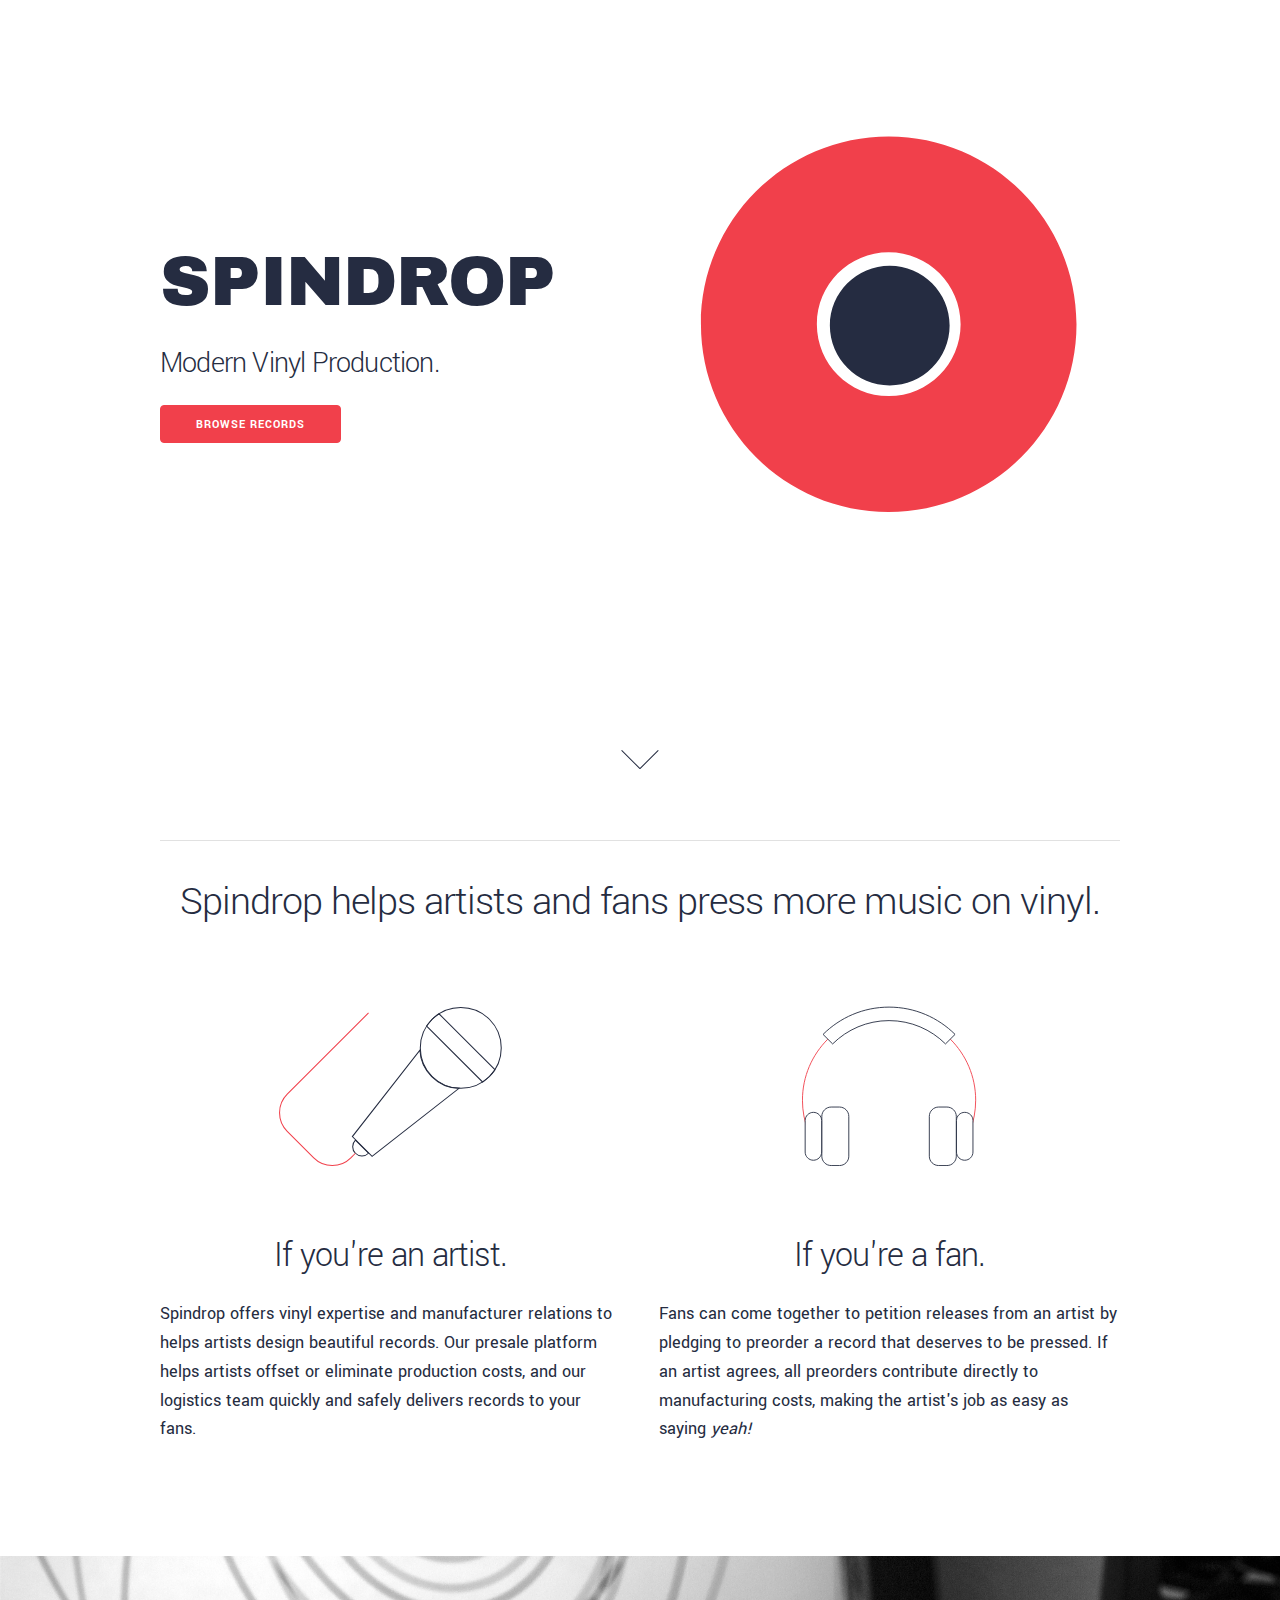
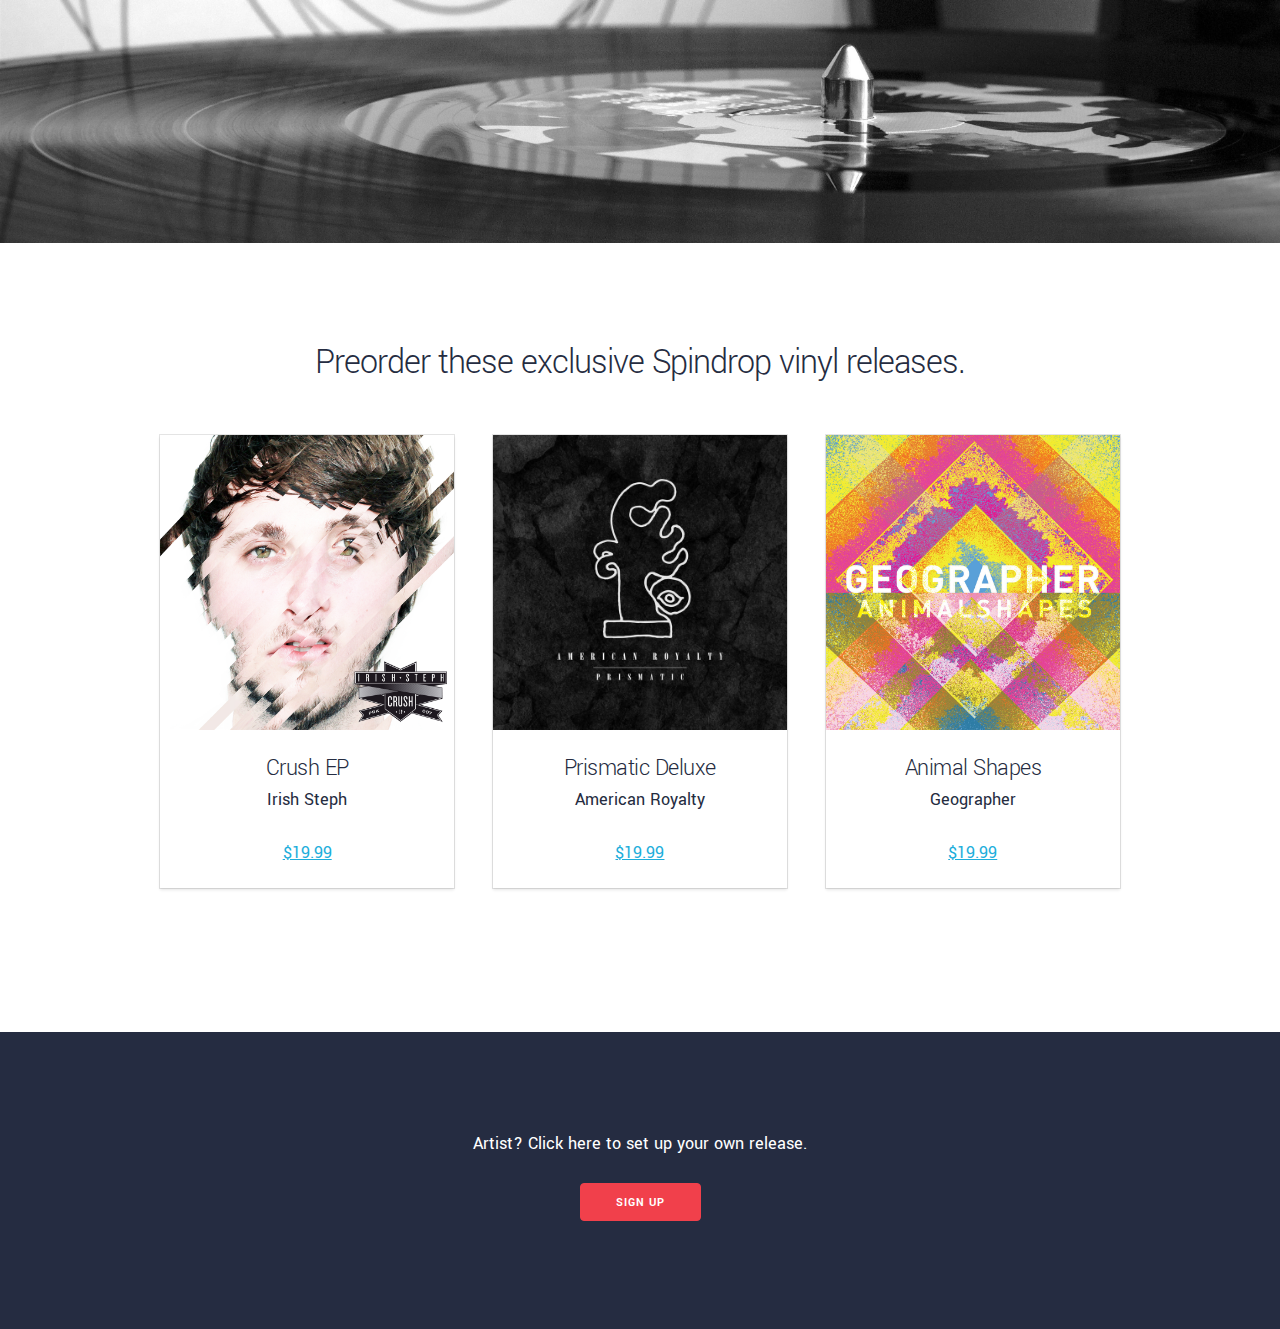
==== commit 7063e7da: "just me" ====
--- a/index.html
+++ b/index.html
@@ -102,7 +102,7 @@
           <div class="card-content">
             <div class="media">
               <div class="media-content">
-                <p class="title is-5">Crush EP</p>
+                <h5 class="title is-5">Crush EP</h5>
                 <p class="subtitle is-6">Irish Steph</p>
               </div>
             </div>
@@ -124,7 +124,7 @@
           <div class="card-content">
             <div class="media">
               <div class="media-content">
-                <p class="title is-5">Prismatic Deluxe</p>
+                <h5 class="title is-5">Prismatic Deluxe</h5>
                 <p class="subtitle is-6">American Royalty</p>
               </div>
             </div>
@@ -147,7 +147,7 @@
           <div class="card-content">
             <div class="media">
               <div class="media-content">
-                <p class="title is-5">Animal Shapes</p>
+                <h5 class="title is-5">Animal Shapes</h5>
                 <p class="subtitle is-6">Geographer</p>
               </div>
             </div>
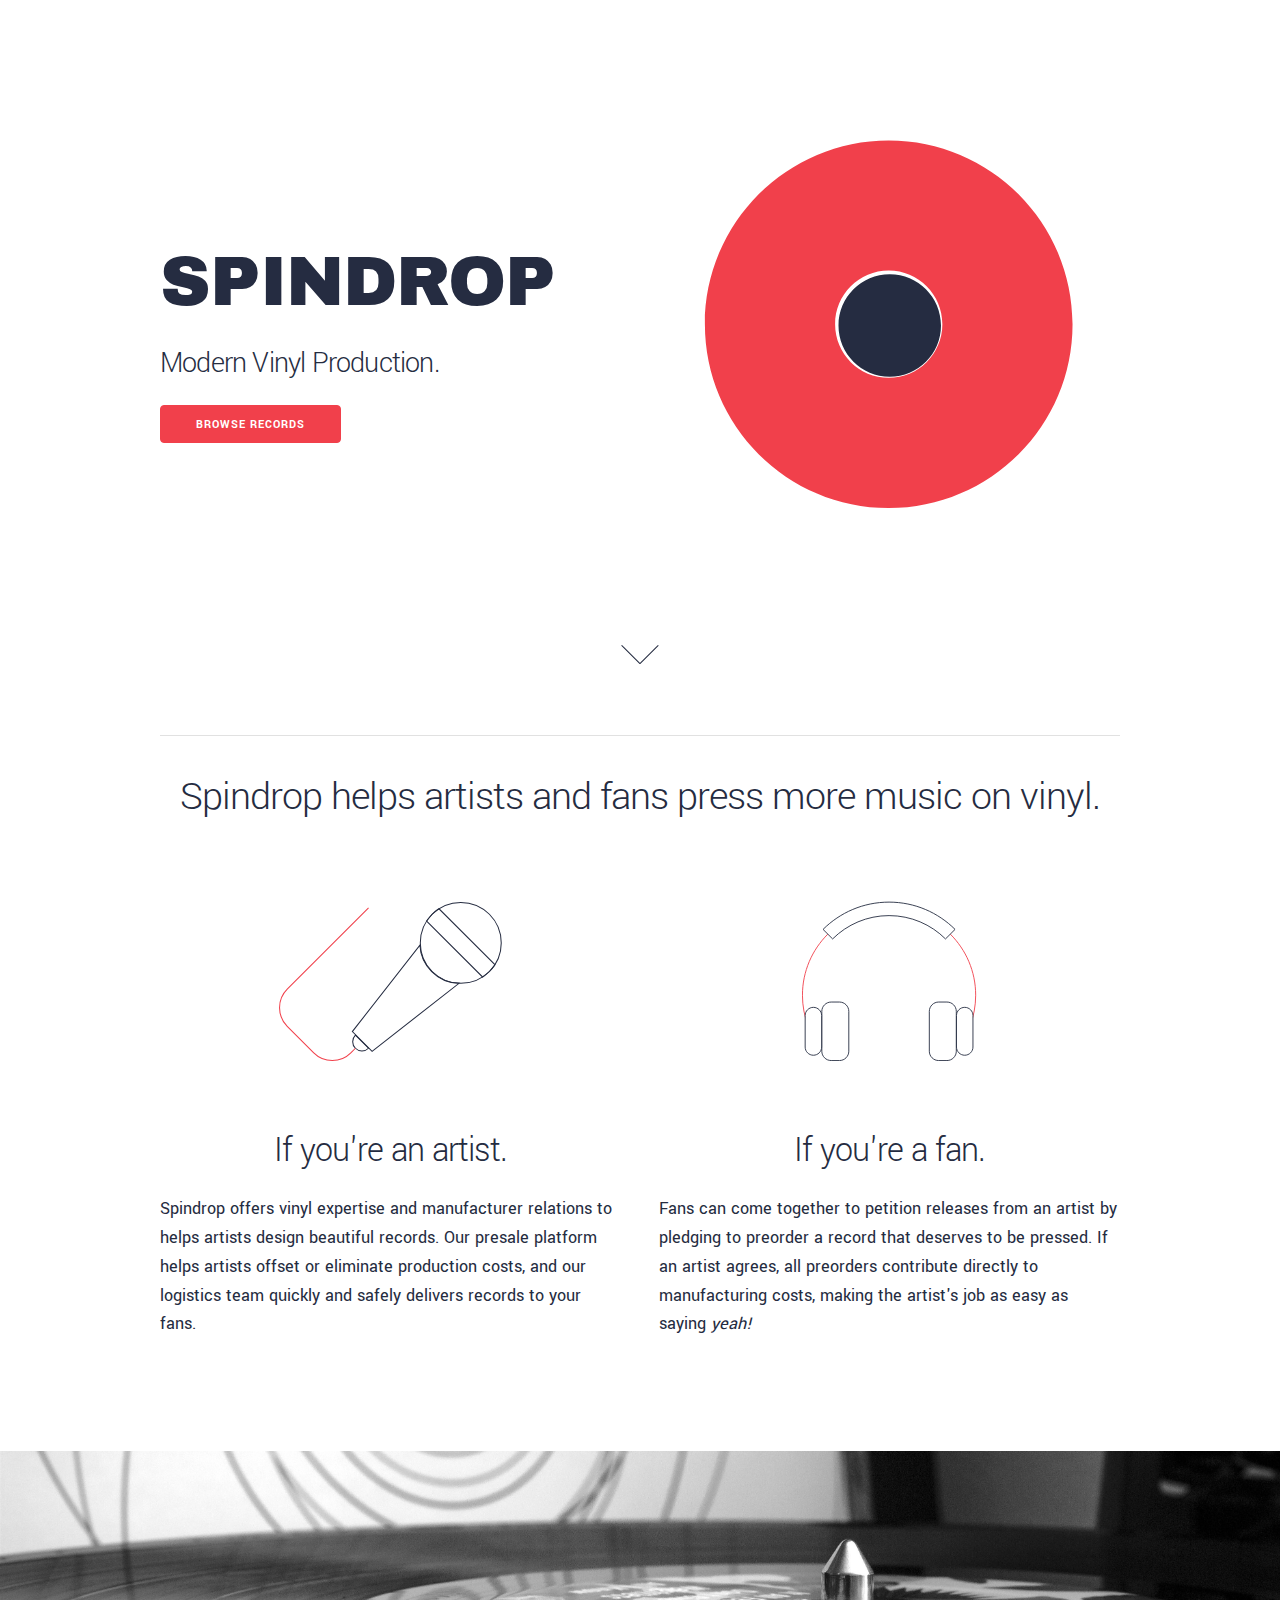
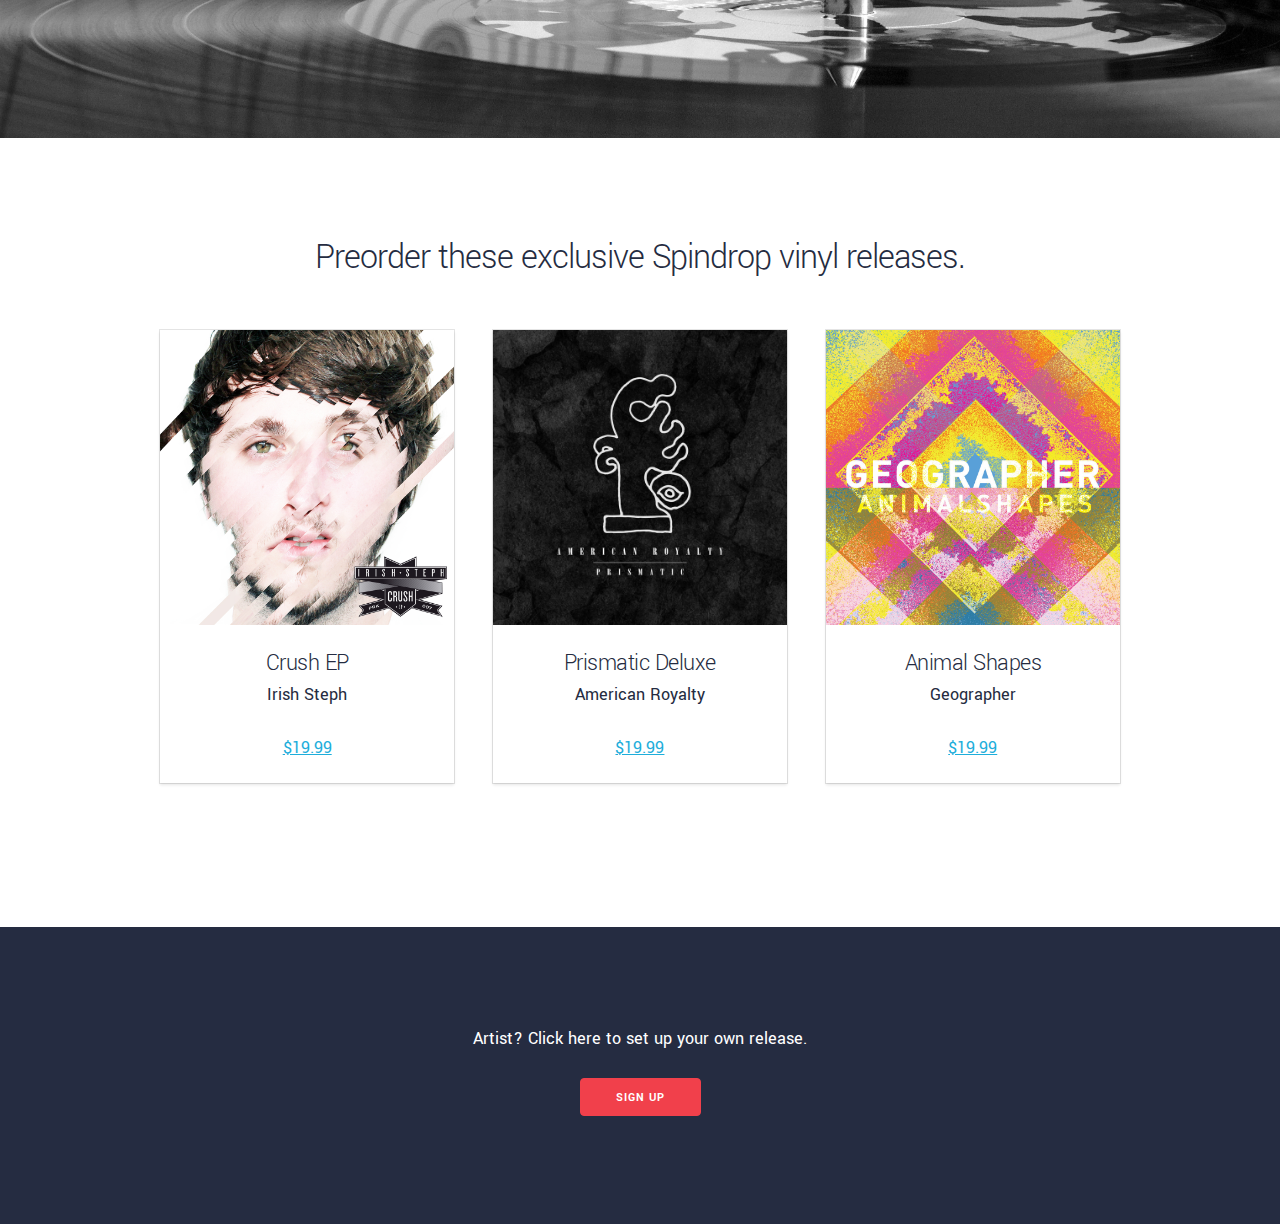
==== commit 389d7a0f: "adds audio files" ====
--- a/index.html
+++ b/index.html
@@ -8,6 +8,7 @@
   <title>Spindrop | Modern Vinyl Production</title>
   <meta name="description" content="">
   <meta name="author" content="">
+  <meta name="google-site-verification" content="zr-ckHgc-h948NV4ZL9IZcR7UPCodcjnNTHZ5zCiobc" />
 
   <!-- Mobile Specific Metas
   –––––––––––––––––––––––––––––––––––––––––––––––––– -->
--- a/css/kylesheet.css
+++ b/css/kylesheet.css
@@ -1,8 +1,13 @@
 html, body {
 	height: 100%;
 }
+.cssco.cssco--x1 {
+  -webkit-filter: grayscale(10%) contrast(80%);
+  filter: grayscale(10%) contrast(80%);
+}
 #hero {
 	height: 90%;
+  max-height: 705px;
 }
 h1 {
 	text-transform: uppercase;
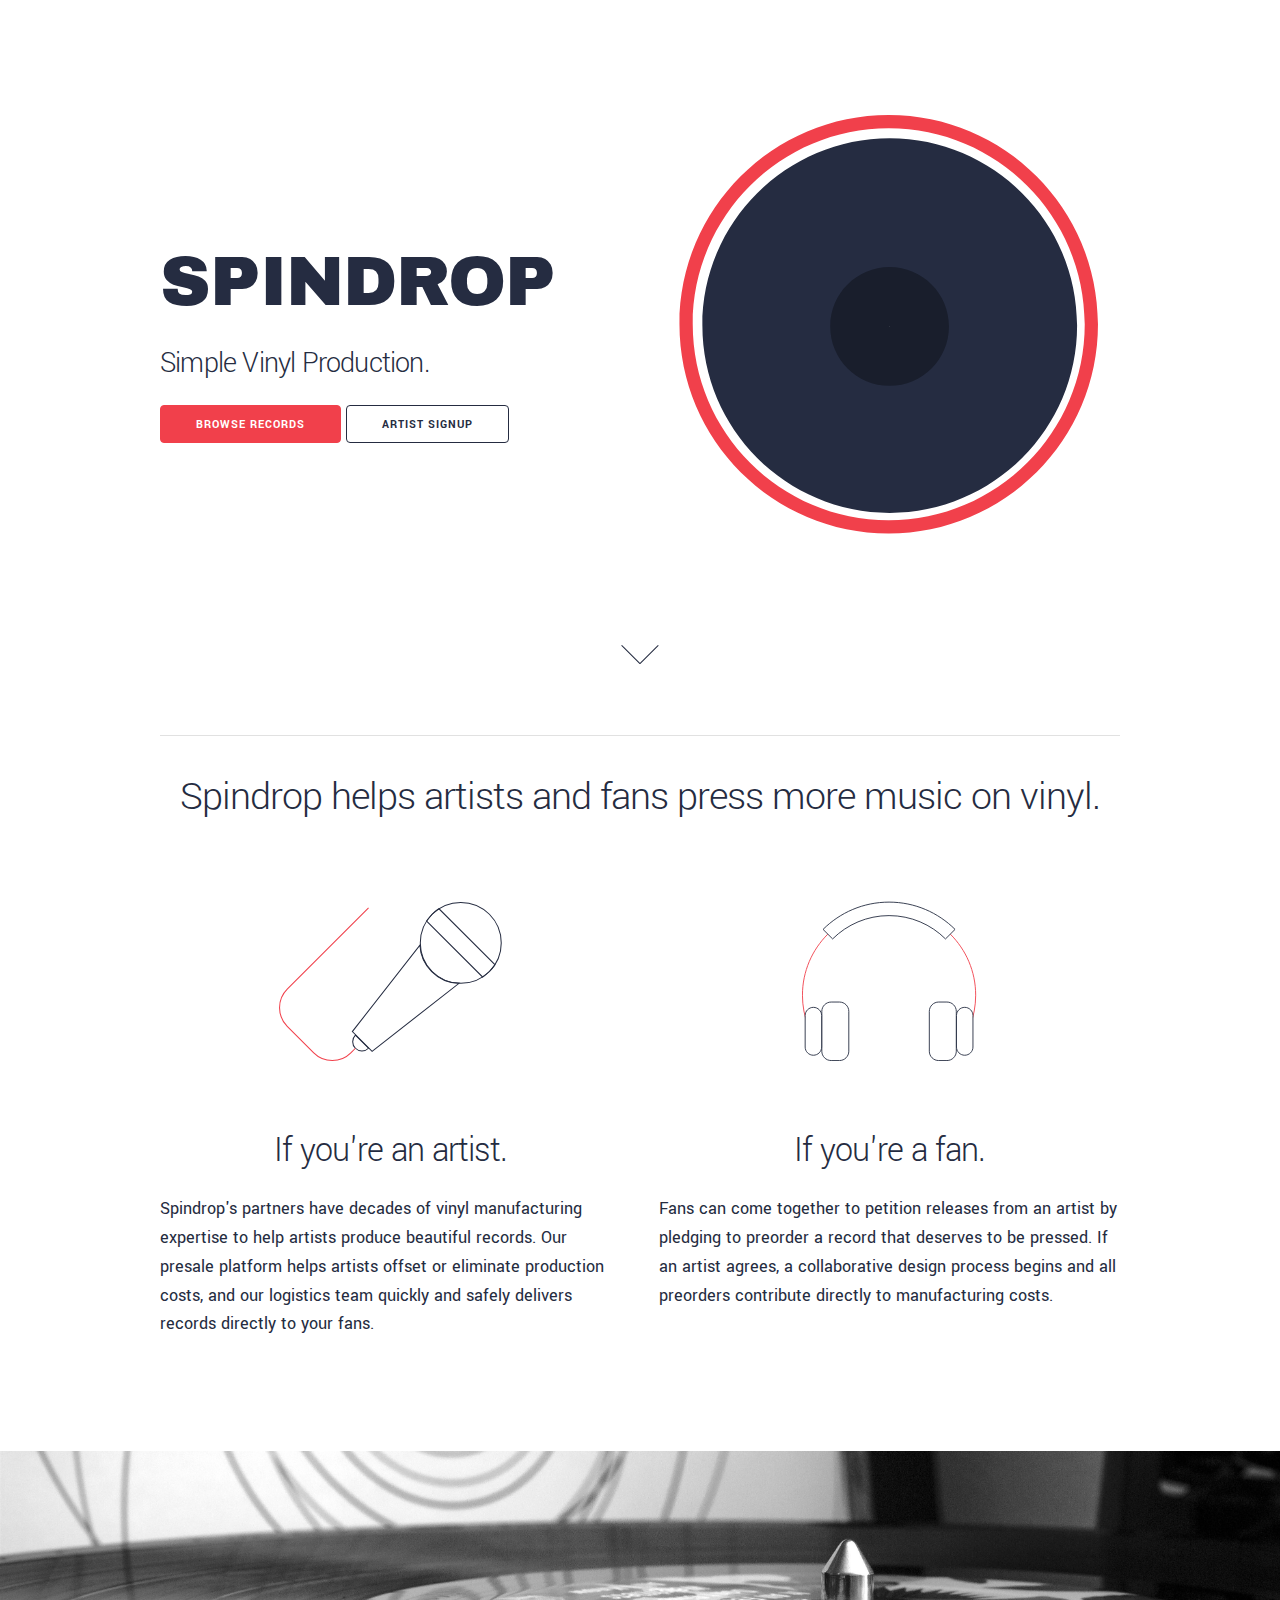
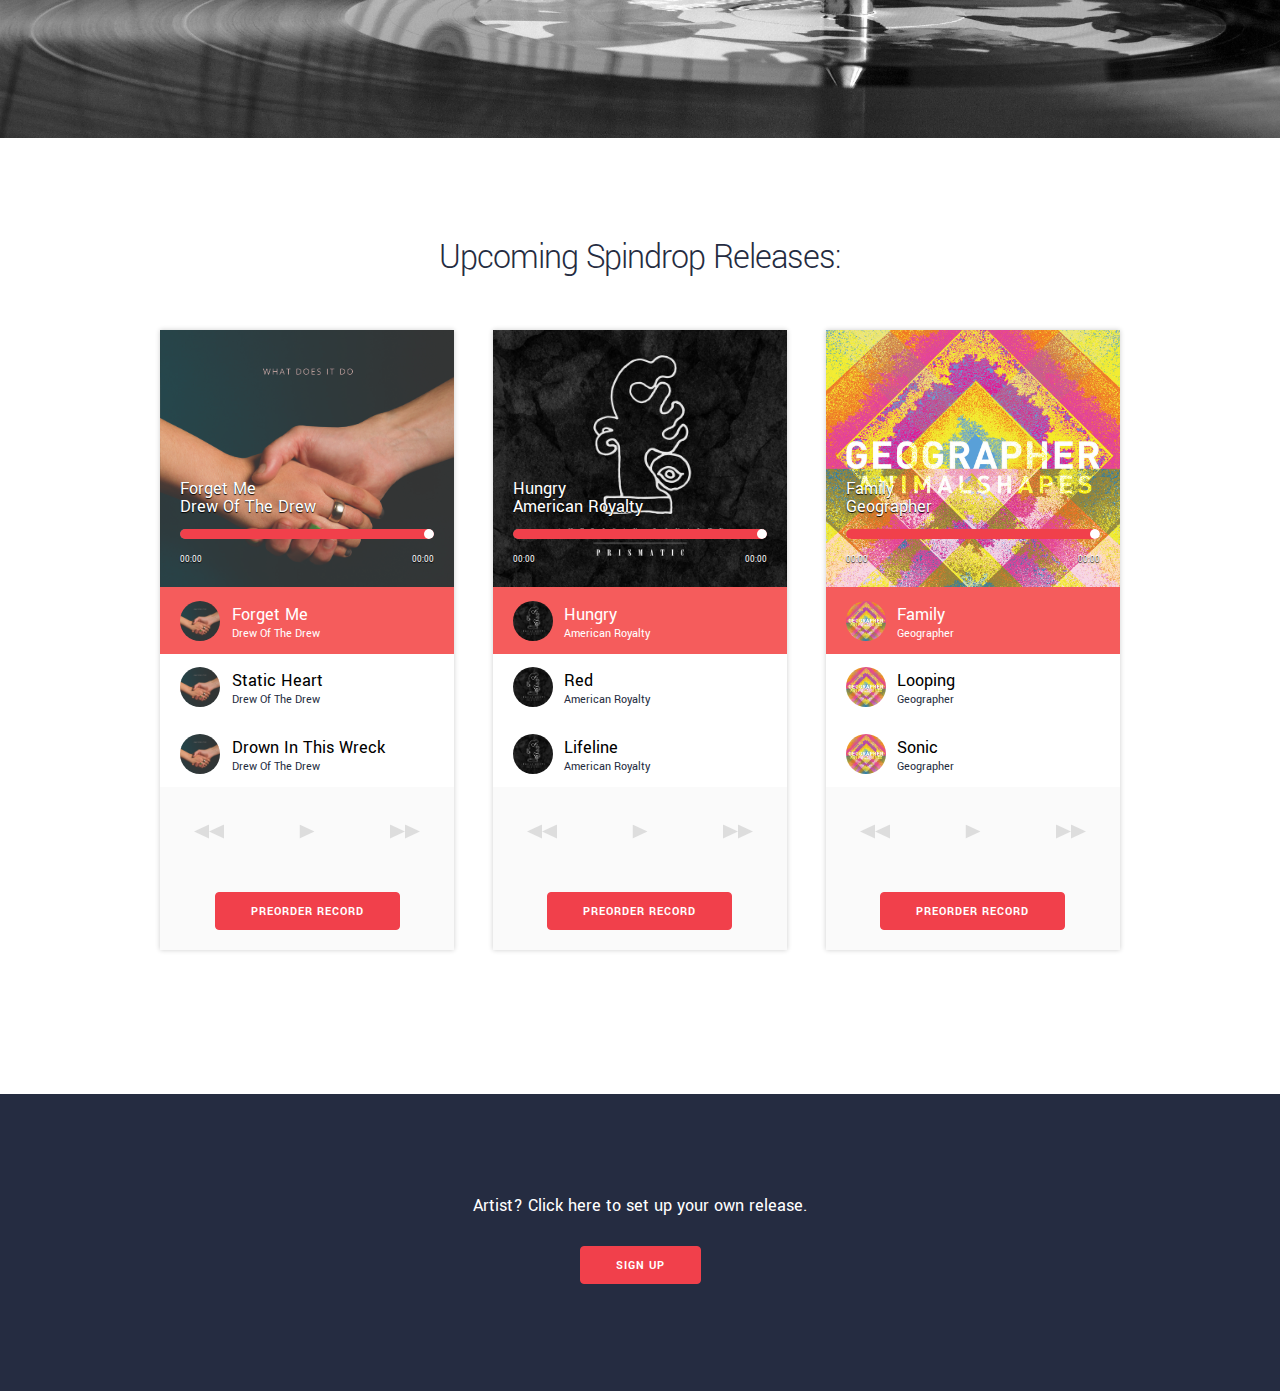
==== commit ae2e4965: "new stuff" ====
--- a/index.html
+++ b/index.html
@@ -1,189 +1,343 @@
 <!DOCTYPE html>
 <html lang="en">
 <head>
-
   <!-- Basic Page Needs
   –––––––––––––––––––––––––––––––––––––––––––––––––– -->
   <meta charset="utf-8">
   <title>Spindrop | Modern Vinyl Production</title>
-  <meta name="description" content="">
-  <meta name="author" content="">
-  <meta name="google-site-verification" content="zr-ckHgc-h948NV4ZL9IZcR7UPCodcjnNTHZ5zCiobc" />
-
-  <!-- Mobile Specific Metas
-  –––––––––––––––––––––––––––––––––––––––––––––––––– -->
-  <meta name="viewport" content="width=device-width, initial-scale=1">
-
-  <!-- FONT
-  –––––––––––––––––––––––––––––––––––––––––––––––––– -->
-  <link href='https://fonts.googleapis.com/css?family=Yantramanav:100,300|Archivo+Black' rel='stylesheet' type='text/css'>
-
-  <!-- CSS
-  –––––––––––––––––––––––––––––––––––––––––––––––––– -->
-  <link rel="stylesheet" href="css/normalize.css">
-  <link rel="stylesheet" href="css/skeleton.css">
-  <link rel="stylesheet" href="css/kylesheet.css">
-
-  <!-- Favicon
-  –––––––––––––––––––––––––––––––––––––––––––––––––– -->
-  <link rel="apple-touch-icon" sizes="57x57" href="/apple-icon-57x57.png">
-  <link rel="apple-touch-icon" sizes="60x60" href="/apple-icon-60x60.png">
-  <link rel="apple-touch-icon" sizes="72x72" href="/apple-icon-72x72.png">
-  <link rel="apple-touch-icon" sizes="76x76" href="/apple-icon-76x76.png">
-  <link rel="apple-touch-icon" sizes="114x114" href="/apple-icon-114x114.png">
-  <link rel="apple-touch-icon" sizes="120x120" href="/apple-icon-120x120.png">
-  <link rel="apple-touch-icon" sizes="144x144" href="/apple-icon-144x144.png">
-  <link rel="apple-touch-icon" sizes="152x152" href="/apple-icon-152x152.png">
-  <link rel="apple-touch-icon" sizes="180x180" href="/apple-icon-180x180.png">
-  <link rel="icon" type="image/png" sizes="192x192"  href="/android-icon-192x192.png">
-  <link rel="icon" type="image/png" sizes="32x32" href="/favicon-32x32.png">
-  <link rel="icon" type="image/png" sizes="96x96" href="/favicon-96x96.png">
-  <link rel="icon" type="image/png" sizes="16x16" href="/favicon-16x16.png">
-  <link rel="manifest" href="/manifest.json">
-  <meta name="msapplication-TileColor" content="#ffffff">
-  <meta name="msapplication-TileImage" content="/ms-icon-144x144.png">
-  <meta name="theme-color" content="#ffffff">
-
+  <meta content="" name="description">
+  <meta content="" name="author"><!-- Mobile Specific Metas-->
+  <meta name="google-site-verification" content="zr-ckHgc-h948NV4ZL9IZcR7UPCodcjnNTHZ5zCiobc" / 
+  <meta content="width=device-width, initial-scale=1" name="viewport"><!-- FONT
+  –––––––––––––––––––––––––––––––––––––––––––––––––– -->
+  <link href=
+  'https://fonts.googleapis.com/css?family=Yantramanav:100,300|Archivo+Black'
+  rel='stylesheet' type='text/css'><!-- CSS
+  –––––––––––––––––––––––––––––––––––––––––––––––––– -->
+  <link href="css/normalize.css" rel="stylesheet">
+  <link href="css/skeleton.css" rel="stylesheet">
+  <link href="css/kylesheet.css" rel="stylesheet">
+  <link href="css/player.css" rel="stylesheet"><!-- Favicon
+  –––––––––––––––––––––––––––––––––––––––––––––––––– -->
+  <link href="/apple-icon-57x57.png" rel="apple-touch-icon" sizes="57x57">
+  <link href="/apple-icon-60x60.png" rel="apple-touch-icon" sizes="60x60">
+  <link href="/apple-icon-72x72.png" rel="apple-touch-icon" sizes="72x72">
+  <link href="/apple-icon-76x76.png" rel="apple-touch-icon" sizes="76x76">
+  <link href="/apple-icon-114x114.png" rel="apple-touch-icon" sizes="114x114">
+  <link href="/apple-icon-120x120.png" rel="apple-touch-icon" sizes="120x120">
+  <link href="/apple-icon-144x144.png" rel="apple-touch-icon" sizes="144x144">
+  <link href="/apple-icon-152x152.png" rel="apple-touch-icon" sizes="152x152">
+  <link href="/apple-icon-180x180.png" rel="apple-touch-icon" sizes="180x180">
+  <link href="/android-icon-192x192.png" rel="icon" sizes="192x192" type=
+  "image/png">
+  <link href="/favicon-32x32.png" rel="icon" sizes="32x32" type="image/png">
+  <link href="/favicon-96x96.png" rel="icon" sizes="96x96" type="image/png">
+  <link href="/favicon-16x16.png" rel="icon" sizes="16x16" type="image/png">
+  <link href="/manifest.json" rel="manifest">
+  <meta content="#ffffff" name="msapplication-TileColor">
+  <meta content="/ms-icon-144x144.png" name="msapplication-TileImage">
+  <meta content="#ffffff" name="theme-color">
+  <script src="https://code.jquery.com/jquery-1.12.2.min.js">
+  </script>
 </head>
 <body>
-
-  <!-- Primary Page Layout
+  <script src="https://code.jquery.com/jquery-1.12.2.min.js">
+  </script> <!-- Primary Page Layout
   –––––––––––––––––––––––––––––––––––––––––––––––––– -->
   <div class="container" id="hero">
     <div class="row">
       <div class="one-half column" style="margin-top: 25%">
         <h1>SPINDROP</h1>
-        <h4>Modern Vinyl Production.</h4>
-          <a class="typeform-share link" href="https://kyle144.typeform.com/to/S12D26" data-mode="1" target="_blank"><button class="button button-primary">Browse Records</button></a>
+        <h4>Simple Vinyl Production.</h4><a><button class=
+        "button button-primary">Browse Records</button></a> <a class=
+        "typeform-share link" data-mode="1" href=
+        "https://kyle144.typeform.com/to/S12D26" target="_blank"><button class=
+        "button">Artist Signup</button></a>
       </div>
       <div class="one-half column" style="margin-top: 10%">
-        <div style="width:100%;height:100%;display:inline-block;" id="vinyl"></div>
-      </div>
-    </div>
-      <a class="ca3-scroll-down-link ca3-scroll-down-arrow" data-ca3_iconfont="ETmodules" data-ca3_icon=""></a>
+        <div id="vinyl" style="width:100%;height:100%;display:inline-block;">
+        </div>
+      </div>
+    </div><a class="ca3-scroll-down-link ca3-scroll-down-arrow" data-ca3_icon=
+    "" data-ca3_iconfont="ETmodules"></a>
   </div>
   <div class="container">
     <hr>
     <div class="center">
-      <h2>Spindrop helps artists and fans press more music on vinyl.</h2><br><br>
-    </div>
-  </div>
+      <h2>Spindrop helps artists and fans press more music on vinyl.</h2><br>
+      <br>
+    </div>
+  </div>
+  <div class="container"></div>
   <div class="container">
     <div class="one-half column">
       <div class="center">
-        <img src="images/microphone.svg" alt="" class="img-responsive" style="height: 160px;"><br><br><br>
+        <img alt="" class="img-responsive" src="images/microphone.svg" style=
+        "height: 160px;"><br>
+        <br>
+        <br>
         <h3>If you're an artist.</h3>
       </div>
-      <p>Spindrop offers vinyl expertise and manufacturer relations to helps artists design beautiful records. Our presale platform helps artists offset or eliminate production costs, and our logistics team quickly and safely delivers records to your fans.</p>
+      <p>Spindrop's partners have decades of vinyl manufacturing expertise to help
+      artists produce beautiful records. Our presale platform helps artists
+      offset or eliminate production costs, and our logistics team quickly and
+      safely delivers records directly to your fans.</p>
     </div>
     <div class="one-half column">
       <div class="center">
-        <img src="images/headphones.svg" alt="" class="img-responsive" style="height: 160px;"><br><br><br>
+        <img alt="" class="img-responsive" src="images/headphones.svg" style=
+        "height: 160px;"><br>
+        <br>
+        <br>
         <h3>If you're a fan.</h3>
       </div>
-      <p>Fans can come together to petition releases from an artist by pledging to preorder a record that deserves to be pressed. If an artist agrees, all preorders contribute directly to manufacturing costs, making the artist's job as easy as saying <em>yeah!</em></p>
+      <p>Fans can come together to petition releases from an artist by pledging to preorder a record that deserves to be pressed. If an artist agrees, a collaborative design process begins and all preorders contribute directly to manufacturing costs.</p>
     </div>
   </div>
   <div class="container">
-    <br><br><br>
+    <br>
+    <br>
+    <br>
   </div>
   <div class="u-full-width" style="max-width: 1400px; margin: 0 auto;">
-    <img src="images/vinyl-photo-1.jpg" alt="" class="img-responsive">
-  </div>
-  <div class="container center"><br><br><br>
-    <h3>Preorder these exclusive Spindrop vinyl releases.</h3><br>
+  <img alt="" class="img-responsive" src="images/vinyl-photo-1.jpg"></div>
+  <div class="container" id="records">
+    <br>
+    <br>
+    <br>
+    <div class="center">
+      <h3>Upcoming Spindrop Releases:</h3><br>
+    </div>
     <div class="row">
-      <div class="four columns">
-        <div class="card">
-          <div class="card-image">
-            <figure class="image is-square">
-              <img src="images/is.jpg" alt="">
-            </figure>
-          </div>
-          <div class="card-content">
-            <div class="media">
-              <div class="media-content">
-                <h5 class="title is-5">Crush EP</h5>
-                <p class="subtitle is-6">Irish Steph</p>
-              </div>
-            </div>
-
-            <div class="content">
-<a href="#">$19.99</a>
-              <br>
-            </div>
+      <div class="four columns player-column">
+        <div class='jAudio--player' id='player'>
+          <audio></audio>
+          <div class='jAudio--ui'>
+            <div class='jAudio--thumb'></div>
+            <div class='jAudio--status-bar'>
+              <div class='jAudio--details'></div>
+              <div class='jAudio--volume-bar'></div>
+              <div class='jAudio--progress-bar'>
+                <div class='jAudio--progress-bar-wrapper'>
+                  <div class='jAudio--progress-bar-played'>
+                    <span class='jAudio--progress-bar-pointer'></span>
+                  </div>
+                </div>
+              </div>
+              <div class='jAudio--time'>
+                <span class='jAudio--time-elapsed'>00:00</span> <span class=
+                'jAudio--time-total'>00:00</span>
+              </div>
+            </div>
+          </div>
+          <div class='jAudio--playlist'></div>
+          <div class='jAudio--controls'>
+            <ul>
+              <li><button class='btn' data-action='prev' id=
+              'btn-prev'><span></span></button></li>
+              <li><button class='btn' data-action='play' id=
+              'btn-play'><span></span></button></li>
+              <li><button class='btn' data-action='next' id=
+              'btn-next'><span></span></button></li>
+            </ul>
+            <!-- <div class="container">
+              <p class="smaller">Drew Of The Drew's 10 Track Album <em>What Does It Do</em> pressed on Premium 180g Lime Green Vinyl.</p>
+            </div> 
+            <br>-->
+            <div class="center">
+              <button class="button button-primary" id="customButton" style=
+              "margin-bottom: 20px;">Preorder Record</button>
+            </div>
+            <script>
+            var handler = StripeCheckout.configure({
+            key: 'pk_test_dif4XYlM6w9HhcP9qN3OfA7f',
+            image: '/img/documentation/checkout/marketplace.png',
+            locale: 'auto',
+            token: function(token) {
+            // Use the token to create the charge with a server-side script.
+            // You can access the token ID with `token.id`
+            }
+            });
+
+            $('#customButton').on('click', function(e) {
+            // Open Checkout with further options
+            handler.open({
+            name: 'Demo Site',
+            description: '2 widgets',
+            amount: 2000
+            });
+            e.preventDefault();
+            });
+
+            // Close Checkout on page navigation
+            $(window).on('popstate', function() {
+            handler.close();
+            });
+            </script>
           </div>
         </div>
       </div>
-      <div class="four columns">
-        <div class="card">
-          <div class="card-image">
-            <figure class="image is-square">
-              <img src="images/ar.jpg" alt="">
-            </figure>
-          </div>
-          <div class="card-content">
-            <div class="media">
-              <div class="media-content">
-                <h5 class="title is-5">Prismatic Deluxe</h5>
-                <p class="subtitle is-6">American Royalty</p>
-              </div>
-            </div>
-
-            <div class="content">
- <a href="#">$19.99</a>
-              <br>
-              <!-- <small>11:09 PM - 1 Jan 2016</small> -->
-            </div>
+      <div class="four columns player-column">
+        <div class='jAudio--player' id='player-2'>
+          <audio></audio>
+          <div class='jAudio--ui'>
+            <div class='jAudio--thumb'></div>
+            <div class='jAudio--status-bar'>
+              <div class='jAudio--details'></div>
+              <div class='jAudio--volume-bar'></div>
+              <div class='jAudio--progress-bar'>
+                <div class='jAudio--progress-bar-wrapper'>
+                  <div class='jAudio--progress-bar-played'>
+                    <span class='jAudio--progress-bar-pointer'></span>
+                  </div>
+                </div>
+              </div>
+              <div class='jAudio--time'>
+                <span class='jAudio--time-elapsed'>00:00</span> <span class=
+                'jAudio--time-total'>00:00</span>
+              </div>
+            </div>
+          </div>
+          <div class='jAudio--playlist'></div>
+          <div class='jAudio--controls'>
+            <ul>
+              <li><button class='btn' data-action='prev' id=
+              'btn-prev'><span></span></button></li>
+              <li><button class='btn' data-action='play' id=
+              'btn-play'><span></span></button></li>
+              <li><button class='btn' data-action='next' id=
+              'btn-next'><span></span></button></li>
+            </ul>
+            <div class="center">
+              <button class="button button-primary" id="customButton" style=
+              "margin-bottom: 20px;">Preorder Record</button>
+            </div>
+            <script>
+            var handler = StripeCheckout.configure({
+            key: 'pk_test_dif4XYlM6w9HhcP9qN3OfA7f',
+            image: '/img/documentation/checkout/marketplace.png',
+            locale: 'auto',
+            token: function(token) {
+            // Use the token to create the charge with a server-side script.
+            // You can access the token ID with `token.id`
+            }
+            });
+
+            $('#customButton').on('click', function(e) {
+            // Open Checkout with further options
+            handler.open({
+            name: 'Demo Site',
+            description: '2 widgets',
+            amount: 2000
+            });
+            e.preventDefault();
+            });
+
+            // Close Checkout on page navigation
+            $(window).on('popstate', function() {
+            handler.close();
+            });
+            </script>
           </div>
         </div>
       </div>
-      <div class="four columns">
-        <div class="card">
-          <div class="card-image">
-            <figure class="image is-square">
-              <img src="images/geo.jpg" alt="">
-            </figure>
-          </div>
-          <div class="card-content">
-            <div class="media">
-              <div class="media-content">
-                <h5 class="title is-5">Animal Shapes</h5>
-                <p class="subtitle is-6">Geographer</p>
-              </div>
-            </div>
-
-            <div class="content">
-<a href="#">$19.99</a>
-              <br>
-
-            </div>
+      <div class="four columns player-column">
+        <div class='jAudio--player' id='player-3'>
+          <audio></audio>
+          <div class='jAudio--ui'>
+            <div class='jAudio--thumb'></div>
+            <div class='jAudio--status-bar'>
+              <div class='jAudio--details'></div>
+              <div class='jAudio--volume-bar'></div>
+              <div class='jAudio--progress-bar'>
+                <div class='jAudio--progress-bar-wrapper'>
+                  <div class='jAudio--progress-bar-played'>
+                    <span class='jAudio--progress-bar-pointer'></span>
+                  </div>
+                </div>
+              </div>
+              <div class='jAudio--time'>
+                <span class='jAudio--time-elapsed'>00:00</span> <span class=
+                'jAudio--time-total'>00:00</span>
+              </div>
+            </div>
+          </div>
+          <div class='jAudio--playlist'></div>
+          <div class='jAudio--controls'>
+            <ul>
+              <li><button class='btn' data-action='prev' id=
+              'btn-prev'><span></span></button></li>
+              <li><button class='btn' data-action='play' id=
+              'btn-play'><span></span></button></li>
+              <li><button class='btn' data-action='next' id=
+              'btn-next'><span></span></button></li>
+            </ul>
+            <div class="center">
+              <button class="button button-primary" id="customButton" style=
+              "margin-bottom: 20px;">Preorder Record</button>
+            </div>
+            <script>
+            var handler = StripeCheckout.configure({
+            key: 'pk_test_dif4XYlM6w9HhcP9qN3OfA7f',
+            image: '/img/documentation/checkout/marketplace.png',
+            locale: 'auto',
+            token: function(token) {
+            // Use the token to create the charge with a server-side script.
+            // You can access the token ID with `token.id`
+            }
+            });
+
+            $('#customButton').on('click', function(e) {
+            // Open Checkout with further options
+            handler.open({
+            name: 'Demo Site',
+            description: '2 widgets',
+            amount: 2000
+            });
+            e.preventDefault();
+            });
+
+            // Close Checkout on page navigation
+            $(window).on('popstate', function() {
+            handler.close();
+            });
+            </script>
           </div>
         </div>
       </div>
     </div>
   </div>
   <div class="container">
-    <br><br><br><br><br>
+    <br>
+    <br>
+    <br>
+    <br>
+    <br>
   </div>
   <div class="footer">
     <div class="container center">
-      <br><br>
+      <br>
+      <br>
       <div class="row">
-        <p style="color: #fff;">Artist? Click here to set up your own release.</p>
-        <a class="typeform-share link" href="https://kyle144.typeform.com/to/S12D26" data-mode="1" target="_blank"><button class="button button-primary">Sign Up</button></a>
-      </div>
-      <br><br>
-    </div>
-  </div>
-
-<!-- End Document
-  –––––––––––––––––––––––––––––––––––––––––––––––––– -->
-</body>
-<script src="js/main.js"></script>
-<script src="js/bodymovin.js" type="text/javascript"></script>
-<script>(function(){var qs,js,q,s,d=document,gi=d.getElementById,ce=d.createElement,gt=d.getElementsByTagName,id='typef_orm',b='https://s3-eu-west-1.amazonaws.com/share.typeform.com/';if(!gi.call(d,id)){js=ce.call(d,'script');js.id=id;js.src=b+'share.js';q=gt.call(d,'script')[0];q.parentNode.insertBefore(js,q)}})()</script>
-<script>
+        <p style="color: #fff;">Artist? Click here to set up your own
+        release.</p><a class="typeform-share link" data-mode="1" href=
+        "https://kyle144.typeform.com/to/S12D26" target="_blank"><button class=
+        "button button-primary">Sign Up</button></a>
+      </div><br>
+      <br>
+    </div>
+  </div><!-- End Document
+  –––––––––––––––––––––––––––––––––––––––––––––––––– -->
+  <script src="js/main.js">
+  </script> 
+  <script src="js/player.js">
+  </script> 
+  <script src="js/bodymovin.js" type="text/javascript">
+  </script> 
+  <script>
+  (function(){var qs,js,q,s,d=document,gi=d.getElementById,ce=d.createElement,gt=d.getElementsByTagName,id='typef_orm',b='https://s3-eu-west-1.amazonaws.com/share.typeform.com/';if(!gi.call(d,id)){js=ce.call(d,'script');js.id=id;js.src=b+'share.js';q=gt.call(d,'script')[0];q.parentNode.insertBefore(js,q)}})()
+  </script> 
+  <script>
 
           var animData = {
               wrapper: document.getElementById('vinyl'),
@@ -195,6 +349,6 @@
 
           };
           var anim = bodymovin.loadAnimation(animData);
-      </script>
-
+  </script>
+</body>
 </html>--- a/css/player.css
+++ b/css/player.css
@@ -0,0 +1,313 @@
+
+    .jAudio--player *  {
+    box-sizing: border-box;
+}
+.jAudio--player li {
+    float: left;
+    list-style: none;
+}
+.jAudio--player {
+    display: table;
+    overflow: hidden;
+    background: #fff;
+    box-shadow: 0 0 5px rgba(0, 0, 0, .2);
+    width: 100%}
+.jAudio--player:after {
+    content: " ";
+    display: block;
+    width: 100%;
+    clear: both;
+}
+.jAudio--player .jAudio--ui {
+    position: relative;
+    width: 100%}
+.jAudio--player .jAudio--status-bar {
+    width: 100%;
+    z-index: 1;
+    position: relative;
+    padding: 150px 2rem 2rem;
+    display: table;
+}
+.jAudio--player .jAudio--status-bar:after {
+    content: " ";
+    display: block;
+    width: 100%;
+    clear: both;
+}
+.jAudio--player .jAudio--controls {
+    width: 100%;
+    display: table;
+    background: #fafafa;
+}
+.jAudio--player .jAudio--controls:after {
+    content: " ";
+    display: block;
+    width: 100%;
+    clear: both;
+}
+.jAudio--player .jAudio--controls ul {
+	margin-top: 20px;
+    display: table;
+    overflow: hidden;
+    width: 100%}
+.jAudio--player .jAudio--controls ul:after {
+    content: " ";
+    display: block;
+    width: 100%;
+    clear: both;
+}
+.jAudio--player .jAudio--controls li {
+    position: relative;
+    width: 33.3333%;
+    height: 5rem;
+    line-height: 5rem;
+}
+.jAudio--player .jAudio--thumb {
+    position: absolute;
+    top: 0;
+    left: 0;
+    height: 100%;
+    width: 100%;
+    background-size: cover;
+    background-position: center center;
+    /* -webkit-filter: grayscale(10%) contrast(80%);
+    filter: grayscale(10%) contrast(80%); */
+}
+.jAudio--player .jAudio--time {
+    display: table;
+    width: 100%}
+.jAudio--player .jAudio--time:after {
+    content: " ";
+    display: block;
+    width: 100%;
+    clear: both;
+}
+.jAudio--player .jAudio--time * {
+    width: 50%;
+    display: block;
+    float: left;
+    color: #fff;
+    text-shadow: 0 1px 1px #000;
+    font-size: .9rem;
+}
+.jAudio--player .jAudio--time .jAudio--time-elapsed {
+    text-align: left;
+}
+.jAudio--player .jAudio--time .jAudio--time-total {
+    text-align: right;
+}
+.jAudio--player .jAudio--details * {
+    color: #fff;
+    text-shadow: 0 1px 1px #000;
+}
+.jAudio--player .jAudio--details :first-of-type {
+}
+.jAudio--player .jAudio--details p {
+    width: 100%}
+.jAudio--player .jAudio--details p span {
+    display: block;
+}
+.jAudio--player .jAudio--progress-bar {
+    margin: 1.33333rem 0;
+}
+.jAudio--player .jAudio--progress-bar .jAudio--progress-bar-wrapper {
+    width: 100%;
+    position: relative;
+    background: rgba(255,255,255,.3);
+    cursor: pointer;
+    border-radius: 10px;
+    overflow: hidden;
+}
+.jAudio--player .jAudio--progress-bar .jAudio--progress-bar-played {
+    height: 10px;
+    background: #f1404b;
+    position: relative;
+    border-radius: 10px;
+}
+.jAudio--player .jAudio--progress-bar .jAudio--progress-bar-pointer {
+    height: 10px;
+    width: 10px;
+    border-radius: 50%;
+    position: absolute;
+    right: 0;
+    background: #fff;
+}
+.jAudio--player .jAudio--playlist {
+    background: #fff;
+}
+.jAudio--player .jAudio--playlist .jAudio--playlist-item {
+    width: 100%;
+    padding: 1.33333rem 2rem;
+    display: table;
+}
+.jAudio--player .jAudio--playlist .jAudio--playlist-item:after {
+    content: " ";
+    display: block;
+    width: 100%;
+    clear: both;
+}
+.jAudio--player .jAudio--playlist .jAudio--playlist-item.active {
+    background: #f55c5c;
+    border-bottom-color: #f55c5c;
+}
+.jAudio--player .jAudio--playlist .jAudio--playlist-item.active * {
+    color: #fff;
+}
+.jAudio--player .jAudio--playlist .jAudio--playlist-item:not(.active):hover {
+    background: #fafafa;
+}
+.jAudio--player .jAudio--playlist .jAudio--playlist-item:last-of-type {
+    border: 0;
+    margin-bottom: 0;
+}
+.jAudio--player .jAudio--playlist .jAudio--playlist-thumb {
+    float: left;
+    margin-right: .66667rem;
+    display: table;
+}
+.jAudio--player .jAudio--playlist .jAudio--playlist-thumb:after {
+    content: " ";
+    display: block;
+    width: 100%;
+    clear: both;
+}
+.jAudio--player .jAudio--playlist .jAudio--playlist-thumb img {
+    height: 40px;
+    width: 40px;
+    border-radius: 50%;
+    float: left;
+    margin-right: .5rem;
+}
+.jAudio--player .jAudio--playlist .jAudio--playlist-meta-text h4 {
+    font-size: 18px;
+    font-weight: 400;
+    color: #000;
+}
+.jAudio--player .jAudio--playlist .jAudio--playlist-meta-text p {
+    font-size: 12px;
+}
+.btn {
+    overflow: hidden;
+    position: absolute;
+    top: 0;
+    left: 0;
+    width: 100%;
+    height: 100%;
+    background: 0 0;
+    border: 0;
+}
+.btn span {
+    position: absolute;
+    display: table;
+    height: 15px;
+    top: 50%;
+    left: 50%;
+    -webkit-transform: translate(-50%, -50%);
+    -ms-transform: translate(-50%, -50%);
+    transform: translate(-50%, -50%);
+    overflow: hidden;
+}
+.btn span:after, .btn span:before {
+    display: block;
+    content: " ";
+    height: 0;
+    float: left;
+    border-color: transparent;
+    border-style: solid;
+}
+.btn:active {
+    background: #f5f5f5;
+}
+#btn-next span:after, #btn-next span:before, #btn-play span:after, #btn-play span:before, #btn-prev span:after, #btn-prev span:before {
+    border-top: 7.5px solid transparent;
+    border-bottom: 7.5px solid transparent;
+}
+#btn-prev span:after, #btn-prev span:before {
+    border-right: 15px solid #ddd;
+    border-left: 0;
+}
+#btn-prev:active span:after, #btn-prev:active span:before {
+    border-right-color: #f1404b!important;
+}
+#btn-next span:after, #btn-next span:before {
+    border-left: 15px solid #ddd;
+    border-right: 0;
+}
+#btn-next:active span:after, #btn-next:active span:before {
+    border-left-color: #f1404b!important;
+}
+#btn-play span:before {
+    border-left: 15px solid #ddd;
+    border-right: 0;
+}
+#btn-play span:after {
+    display: none;
+}
+#btn-play.active span:before, #btn-play:active span:before {
+    border-left-color: #f1404b!important;
+}
+#btn-pause span:after, #btn-pause span:before {
+    width: 5px;
+    height: 15px;
+    background: #f1404b;
+    border: 0;
+}
+#btn-pause span:before {
+    margin-right: 5px;
+}
+#btn-pause span.active:after, #btn-pause span.active:before, #btn-pause span:active:after, #btn-pause span:active:before {
+    background: #fff;
+    margin-right: 5px;
+}
+.jAudio--player .jAudio--controls li button span:after, .jAudio--player .jAudio--controls li button span:before {
+    -webkit-transition: border-color .3s ease 0s;
+    transition: border-color .3s ease 0s;
+}
+.jAudio--player .jAudio--thumb {
+    -webkit-transition: all .5s ease 0s;
+    transition: all .5s ease 0s;
+}
+.jAudio--player .jAudio--progress-bar .jAudio--progress-bar-played {
+    -webkit-transition: all .2s ease 0s;
+    transition: all .2s ease 0s;
+}
+.jAudio--player .jAudio--playlist .jAudio--playlist-item {
+    -webkit-transition: all .5s ease 0s;
+    transition: all .5s ease 0s;
+}
+.jAudio--player .jAudio--playlist .jAudio--playlist-item * {
+    -webkit-transition: all .3s ease 0s;
+    transition: all .3s ease 0s;
+}
+.jAudio--player h4  {
+    
+	margin-bottom:  0px !important;
+    
+	line-height:  1.5 !important;
+    
+	letter-spacing:  0 !important;
+    
+}
+.jAudio--player p  {
+    
+	margin-bottom:  0 !important;
+    
+	line-height:  1 !important;
+    
+}
+@media (max-width: 900px) {
+  .column.player-column,
+  .columns.player-column {
+    width: 100%;
+    float: left;
+    box-sizing: border-box;
+    margin: 0 auto; }
+  .jAudio--player {
+  	margin-bottom: 20px;
+  }
+}
+.jAudio--player .smaller {
+    font-size: 12px !important;
+    font-weight: 400 !important;
+    line-height: 16px !important;
+}
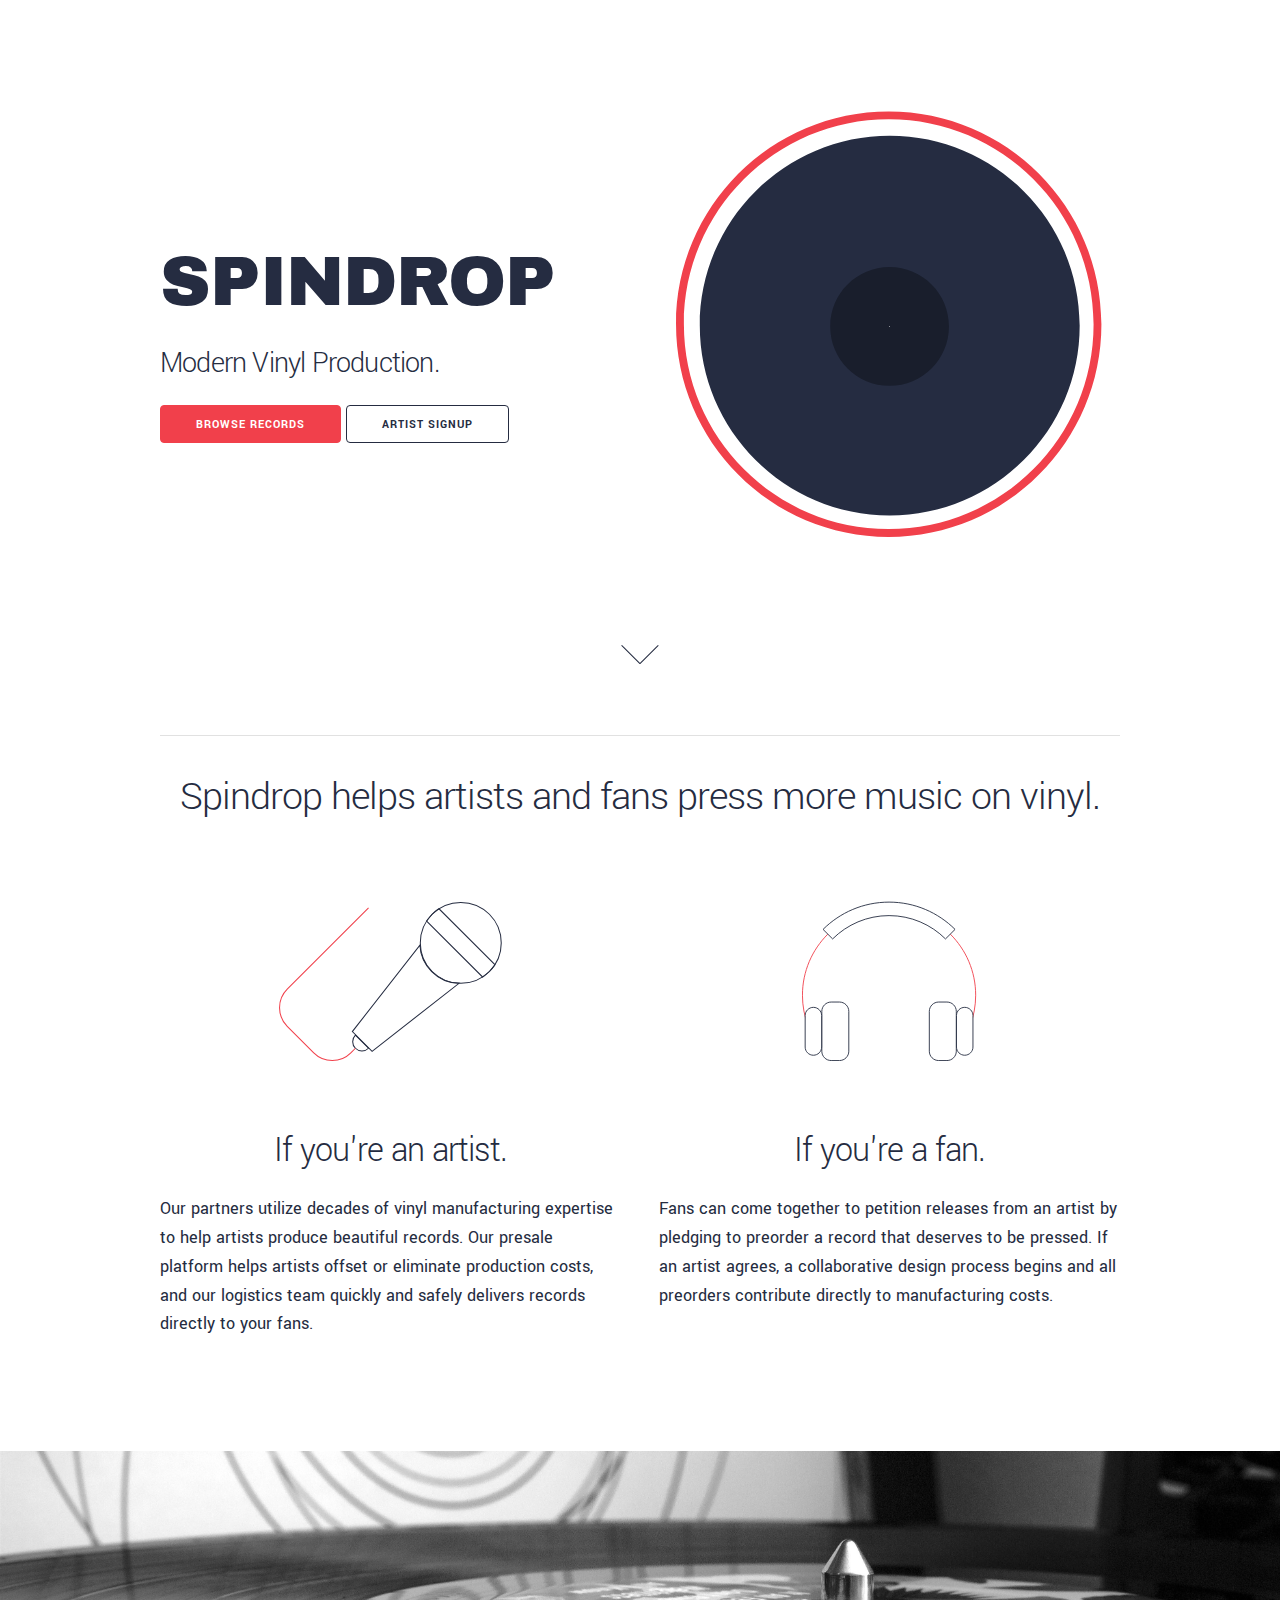
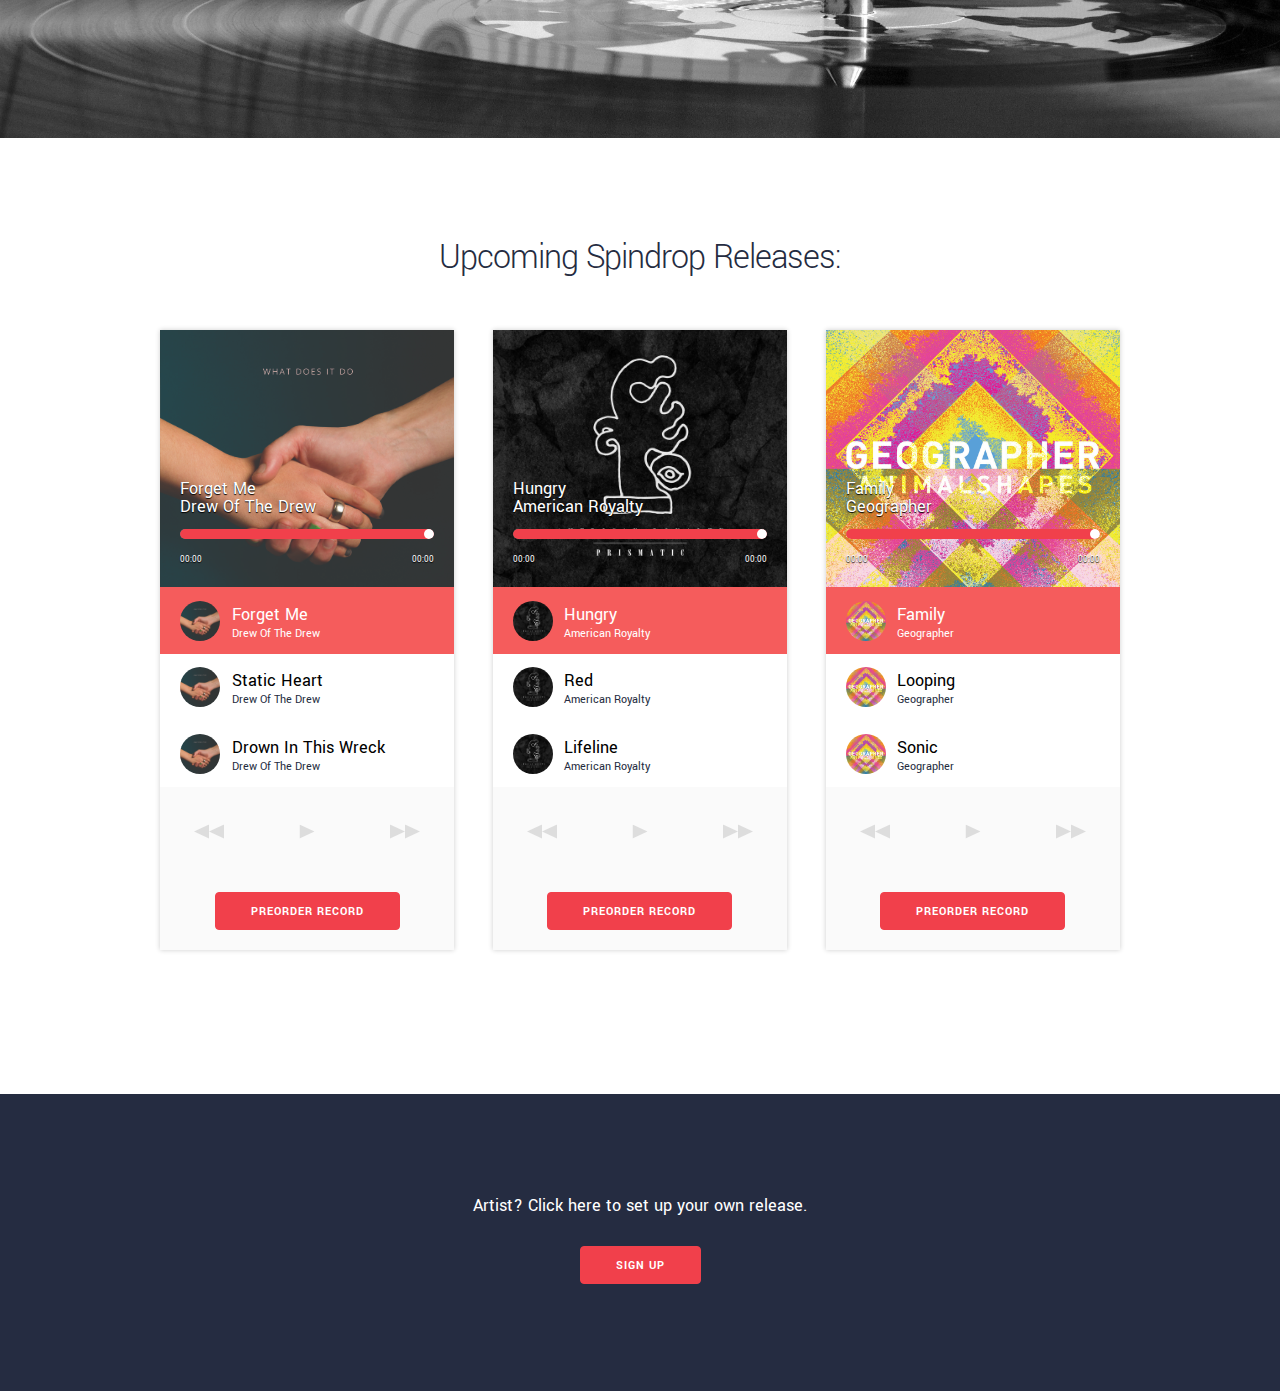
==== commit 0e30ac43: "new stuff" ====
--- a/index.html
+++ b/index.html
@@ -48,7 +48,7 @@
     <div class="row">
       <div class="one-half column" style="margin-top: 25%">
         <h1>SPINDROP</h1>
-        <h4>Simple Vinyl Production.</h4><a><button class=
+        <h4>Modern Vinyl Production.</h4><a><button class=
         "button button-primary">Browse Records</button></a> <a class=
         "typeform-share link" data-mode="1" href=
         "https://kyle144.typeform.com/to/S12D26" target="_blank"><button class=
@@ -78,7 +78,7 @@
         <br>
         <h3>If you're an artist.</h3>
       </div>
-      <p>Spindrop's partners have decades of vinyl manufacturing expertise to help
+      <p>Our partners utilize decades of vinyl manufacturing expertise to help
       artists produce beautiful records. Our presale platform helps artists
       offset or eliminate production costs, and our logistics team quickly and
       safely delivers records directly to your fans.</p>
